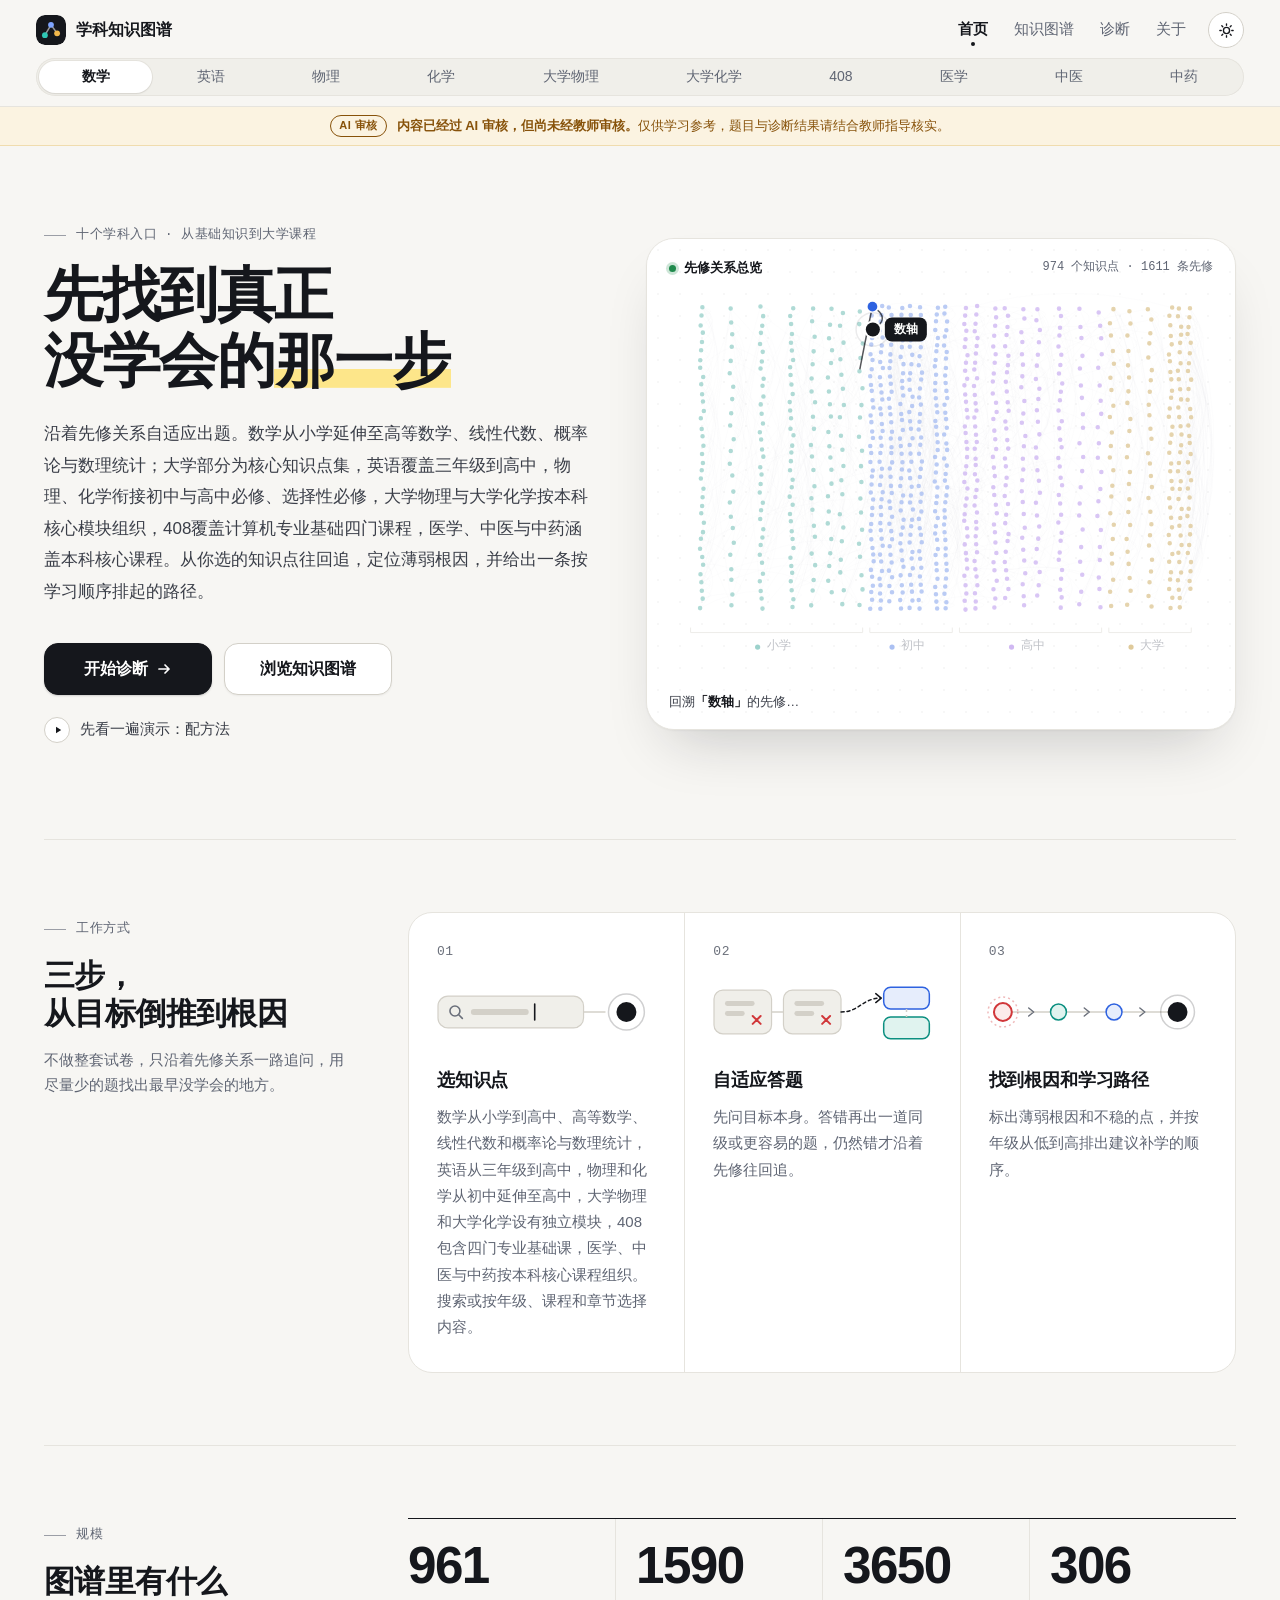
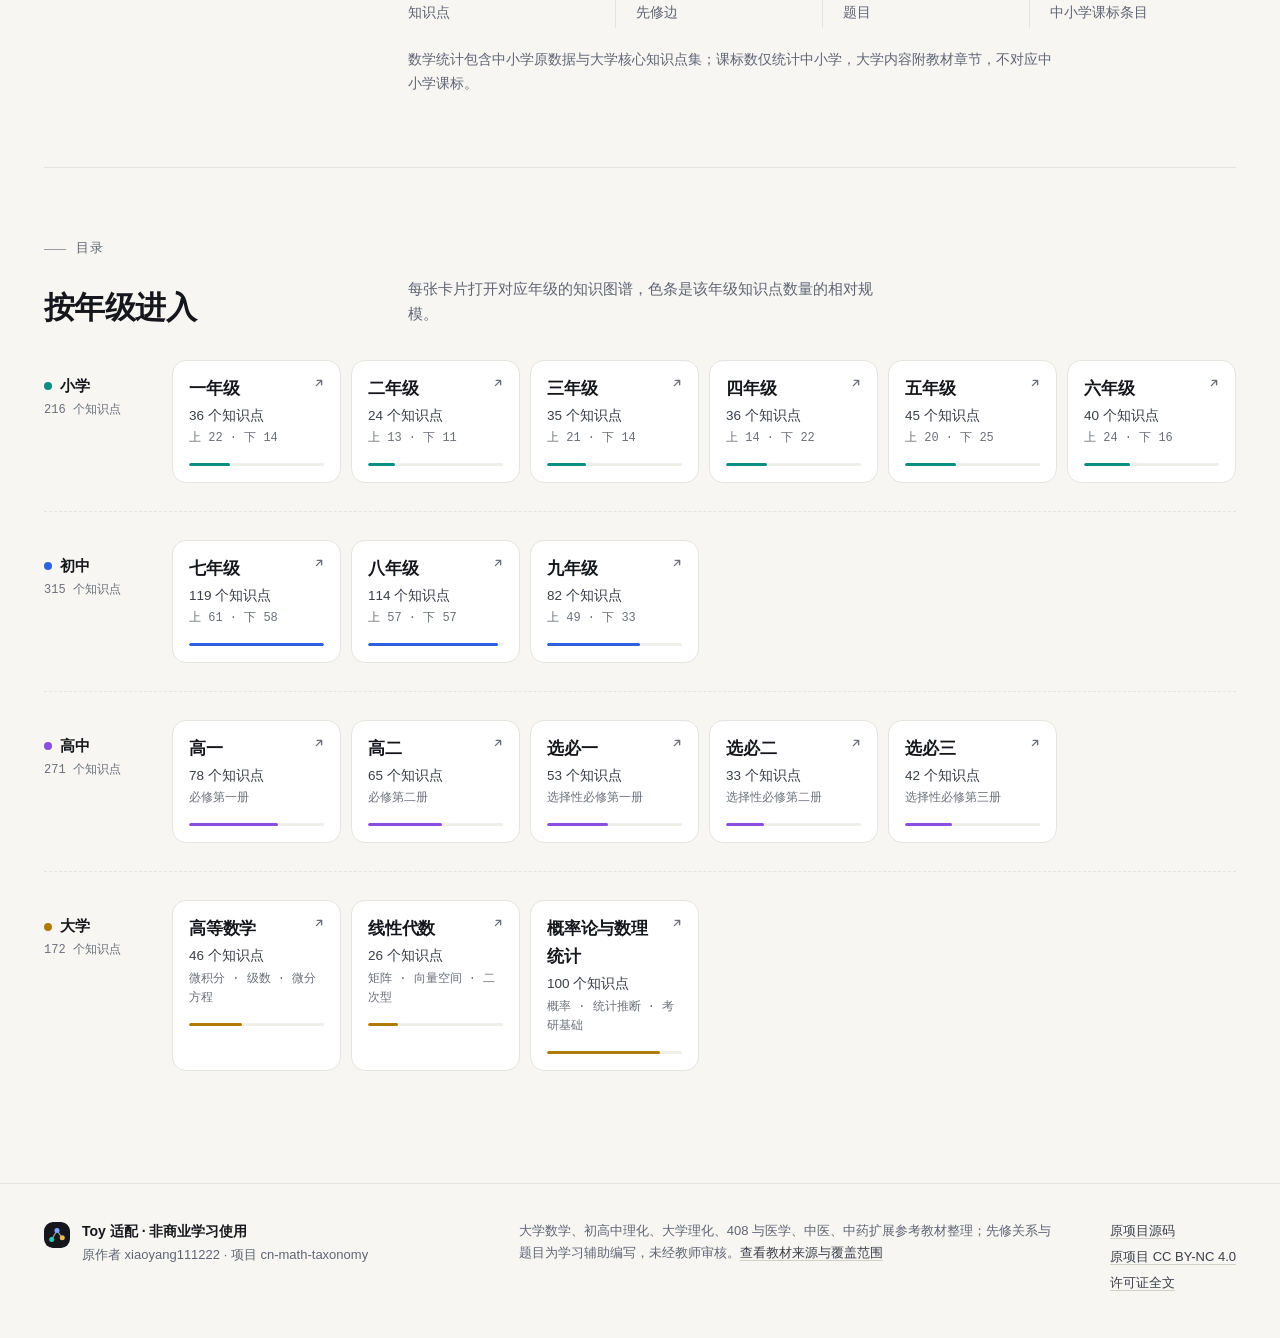
==== index.html @ 2c1ef390 "Publish cleaned V15 source with partitioned licenses and source-only curriculum references" ====
<!DOCTYPE html>
<html lang="zh-CN">
<head>
<meta charset="utf-8">
<script src="assets/theme.js"></script>
<script src="assets/data-manifest.js"></script>
<script src="assets/subjects.js"></script>
<meta name="viewport" content="width=device-width, initial-scale=1">
<title>学科知识图谱</title>
<meta name="description" content="数学、英语、初高中物理化学、大学物理化学、408、医学、中医与中药知识图谱。核心知识、先修关系、原创测评及教材来源，已经 AI 检查，未经教师审核。">
<meta name="theme-color" content="#f7f6f3">
<link rel="icon" href="data:image/svg+xml,%3Csvg xmlns='http://www.w3.org/2000/svg' viewBox='0 0 32 32'%3E%3Crect width='32' height='32' rx='9' fill='%2315171c'/%3E%3Cpath d='M9.5 21.5 16 10.5l6.5 9' fill='none' stroke='%23fff' stroke-opacity='.55' stroke-width='1.6' stroke-linecap='round' stroke-linejoin='round'/%3E%3Ccircle cx='9.5' cy='21.5' r='3.1' fill='%232fc7b4'/%3E%3Ccircle cx='16' cy='10.5' r='3.1' fill='%237ea4ff'/%3E%3Ccircle cx='22.5' cy='19.5' r='3.1' fill='%23f2b84b'/%3E%3C/svg%3E">
<script>
(function () {
  var id = location.hash.replace(/^#/, '');
  try { id = decodeURIComponent(id); } catch (e) { return; }
  if (/^cnm_[A-Za-z0-9]+$/.test(id)) {
    document.documentElement.style.visibility = 'hidden';
    location.replace('explore/index.html#' + encodeURIComponent(id));
  } else if (/^cne_[A-Za-z0-9]+$/.test(id)) {
    document.documentElement.style.visibility = 'hidden';
    location.replace('explore/index.html?subject=english#' + encodeURIComponent(id));
  } else if (/^cnp_[A-Za-z0-9]+$/.test(id)) {
    document.documentElement.style.visibility = 'hidden';
    location.replace('explore/index.html?subject=physics#' + encodeURIComponent(id));
  } else if (/^(uphy|uch)_[a-z_]+_\d+$/.test(id)) {
    location.replace('explore/index.html?subject=' + (/^uphy_/.test(id) ? 'uphysics' : 'uchemistry') + '#' + encodeURIComponent(id));
  } else if (/^(med|tcm|herbal)_[a-z]+_\d+$/.test(id)) {
    location.replace('explore/index.html?subject=' + id.split('_')[0] + '#' + encodeURIComponent(id));
  } else if (/^cs408_[a-z]+_\d+$/.test(id)) {
    location.replace("explore/index.html?subject=cs408#" + encodeURIComponent(id));
  } else if (/^cnc_[A-Za-z0-9]+$/.test(id)) {
    document.documentElement.style.visibility = 'hidden';
    location.replace('explore/index.html?subject=chemistry#' + encodeURIComponent(id));
  }
})();
</script>
<link rel="stylesheet" href="assets/site.css">
</head>
<body class="page-home">
<header class="site-header">
  <div class="header-inner">
    <a class="brand" href="./index.html">
      <svg class="logo" viewBox="0 0 32 32" width="30" height="30" aria-hidden="true"><rect width="32" height="32" rx="9" fill="#15171c"/><path d="M9.5 21.5 16 10.5l6.5 9" fill="none" stroke="#fff" stroke-opacity=".55" stroke-width="1.6" stroke-linecap="round" stroke-linejoin="round"/><circle cx="9.5" cy="21.5" r="3.1" fill="#2fc7b4"/><circle cx="16" cy="10.5" r="3.1" fill="#7ea4ff"/><circle cx="22.5" cy="19.5" r="3.1" fill="#f2b84b"/></svg>
      <span class="brand-name">学科知识图谱</span>
    </a>
    <nav class="subject-switch" aria-label="学科">
      <a class="subject-link on" data-subject="math" href="./index.html">数学</a>
      <a class="subject-link" data-subject="english" href="./index.html?subject=english">英语</a>
      <a class="subject-link" data-subject="physics" href="./index.html?subject=physics">物理</a>
      <a class="subject-link" data-subject="chemistry" href="./index.html?subject=chemistry">化学</a><a class="subject-link" data-subject="uphysics" href="./index.html?subject=uphysics">大学物理</a><a class="subject-link" data-subject="uchemistry" href="./index.html?subject=uchemistry">大学化学</a><a class="subject-link" data-subject="cs408" href="index.html?subject=cs408">408</a>
    <a class="subject-link" data-subject="med" href="./index.html?subject=med">医学</a><a class="subject-link" data-subject="tcm" href="./index.html?subject=tcm">中医</a><a class="subject-link" data-subject="herbal" href="./index.html?subject=herbal">中药</a></nav>
    <nav class="site-nav" aria-label="主导航">
      <a class="nav-link active" href="./index.html" aria-current="page">首页</a>
      <a class="nav-link" href="explore/index.html">知识图谱</a>
      <a class="nav-link" href="diagnose/index.html">诊断</a>
      <a class="nav-link" href="#about">关于</a>
      <button type="button" id="theme-toggle" class="theme-toggle" aria-label="切换到深色模式" aria-pressed="false" title="切换到深色模式"><svg class="icon-sun" viewBox="0 0 20 20" fill="none" stroke="currentColor" stroke-width="1.6" stroke-linecap="round" aria-hidden="true"><circle cx="10" cy="10" r="3.6"/><path d="M10 2.2v1.6M10 16.2v1.6M2.2 10h1.6M16.2 10h1.6M4.5 4.5l1.1 1.1M14.4 14.4l1.1 1.1M4.5 15.5l1.1-1.1M14.4 5.6l1.1-1.1"/></svg><svg class="icon-moon" viewBox="0 0 20 20" fill="none" stroke="currentColor" stroke-width="1.6" stroke-linejoin="round" aria-hidden="true"><path d="M16.2 12.4A6.6 6.6 0 0 1 7.6 3.8a6.6 6.6 0 1 0 8.6 8.6z"/></svg></button>
    </nav>
  </div>
</header>
<div class="toy-notice" role="note"><span><strong>内容已经过 AI 审核，但尚未经教师审核。</strong>仅供学习参考，题目与诊断结果请结合教师指导核实。</span></div>
<main class="home">
  <section class="hero" aria-labelledby="hero-title">
    <div class="hero-copy">
      <p class="eyebrow">十个学科入口 · 从基础知识到大学课程</p>
      <h1 id="hero-title"><span class="h1-line">先找到真正</span><span class="h1-line">没学会的<span class="h1-mark">那一步</span></span></h1>
      <p class="lede">沿着先修关系自适应出题。数学从小学延伸至高等数学、线性代数、概率论与数理统计；大学部分为核心知识点集，英语覆盖三年级到高中，物理、化学衔接初中与高中必修、选择性必修，大学物理与大学化学按本科核心模块组织，408覆盖计算机专业基础四门课程，医学、中医与中药涵盖本科核心课程。从你选的知识点往回追，定位薄弱根因，并给出一条按学习顺序排起的路径。</p>
      <div class="hero-actions">
        <a class="btn btn-primary btn-lg" href="diagnose/index.html">开始诊断<svg class="arrow" viewBox="0 0 16 16" fill="none" stroke="currentColor" stroke-width="1.7" stroke-linecap="round" stroke-linejoin="round" aria-hidden="true"><path d="M3 8h10M9 4l4 4-4 4"/></svg></a>
        <a class="btn btn-lg" href="explore/index.html">浏览知识图谱</a>
      </div>
      <p class="quiet-link"><a href="diagnose/index.html?target=cnm_221&amp;demo=1">先看一遍演示：配方法</a></p>
    </div>
    <figure class="hero-visual">
      <div class="viz-head"><span class="viz-title">先修关系总览</span><span class="viz-count" id="viz-count"></span></div>
      <canvas id="constellation" role="img" aria-label="全部知识点按年级从左到右排列，连线是先修关系；图中依次演示从一个知识点往回追它的先修。"></canvas>
      <figcaption class="viz-caption" id="viz-caption">正在载入知识点…</figcaption>
    </figure>
  </section>

  <section class="band" aria-labelledby="how-title">
    <div class="band-head">
      <p class="kicker">工作方式</p>
      <h2 class="section-title" id="how-title"><span class="chunk">三步，</span><span class="chunk">从目标倒推到根因</span></h2>
      <p class="band-note">不做整套试卷，只沿着先修关系一路追问，用尽量少的题找出最早没学会的地方。</p>
    </div>
    <ol class="steps">
      <li>
        <span class="step-no">01</span>
        <svg class="step-art" viewBox="0 0 220 64" preserveAspectRatio="xMinYMid meet" aria-hidden="true"><rect class="sa-box" x="1" y="16" width="146" height="32" rx="10"/><circle class="sa-glass" cx="18" cy="31" r="5"/><path class="sa-glass" d="m21.8 34.8 3.6 3.6"/><rect class="sa-text" x="34" y="29" width="58" height="6" rx="3"/><path class="sa-caret" d="M98 24v16"/><path class="sa-line" d="M147 32h22"/><circle class="sa-ring" cx="190" cy="32" r="18"/><circle class="sa-ink" cx="190" cy="32" r="10"/></svg>
        <h3>选知识点</h3>
        <p>数学从小学到高中、高等数学、线性代数和概率论与数理统计，英语从三年级到高中，物理和化学从初中延伸至高中，大学物理和大学化学设有独立模块，408包含四门专业基础课，医学、中医与中药按本科核心课程组织。搜索或按年级、课程和章节选择内容。</p>
      </li>
      <li>
        <span class="step-no">02</span>
        <svg class="step-art" viewBox="0 0 220 64" preserveAspectRatio="xMinYMid meet" aria-hidden="true"><rect class="sa-box" x="1" y="10" width="58" height="44" rx="9"/><rect class="sa-text" x="12" y="21" width="30" height="5" rx="2.5"/><rect class="sa-text" x="12" y="31" width="20" height="5" rx="2.5"/><path class="sa-x" d="m40 36 8 8m0-8-8 8"/><path class="sa-line" d="M59 32h12"/><rect class="sa-box" x="71" y="10" width="58" height="44" rx="9"/><rect class="sa-text" x="82" y="21" width="30" height="5" rx="2.5"/><rect class="sa-text" x="82" y="31" width="20" height="5" rx="2.5"/><path class="sa-x" d="m110 36 8 8m0-8-8 8"/><path class="sa-arrow sa-dash" d="M129 32c18 0 22-14 40-14"/><path class="sa-arrow" d="m164 13.5 5.5 4.5-5.5 4.5"/><rect class="sa-j" x="172" y="7" width="46" height="22" rx="7"/><rect class="sa-p" x="172" y="37" width="46" height="22" rx="7"/><path class="sa-line sa-dash" d="M195 29v8"/></svg>
        <h3>自适应答题</h3>
        <p>先问目标本身。答错再出一道同级或更容易的题，仍然错才沿着先修往回追。</p>
      </li>
      <li>
        <span class="step-no">03</span>
        <svg class="step-art" viewBox="0 0 220 64" preserveAspectRatio="xMinYMid meet" aria-hidden="true"><path class="sa-line" d="M14 32h168"/><circle class="sa-bad" cx="14" cy="32" r="9"/><circle class="sa-badring" cx="14" cy="32" r="15"/><circle class="sa-p" cx="70" cy="32" r="8"/><circle class="sa-j" cx="126" cy="32" r="8"/><circle class="sa-ring" cx="190" cy="32" r="17"/><circle class="sa-ink" cx="190" cy="32" r="10"/><path class="sa-arrowhead" d="m40 28 5 4-5 4M96 28l5 4-5 4M152 28l5 4-5 4"/></svg>
        <h3>找到根因和学习路径</h3>
        <p>标出薄弱根因和不稳的点，并按年级从低到高排出建议补学的顺序。</p>
      </li>
    </ol>
  </section>

  <section class="band" aria-labelledby="stats-title">
    <div class="band-head">
      <p class="kicker">规模</p>
      <h2 class="section-title" id="stats-title">图谱里有什么</h2>
    </div>
    <div class="stats-body">
      <div class="stat-grid" id="stats">
        <div class="stat-card"><div class="stat-num" id="n-topics">…</div><div class="stat-label">知识点</div></div>
        <div class="stat-card"><div class="stat-num" id="n-edges">…</div><div class="stat-label">先修边</div></div>
        <div class="stat-card"><div class="stat-num" id="n-questions">…</div><div class="stat-label">题目</div></div>
        <div class="stat-card"><div class="stat-num" id="n-standards">…</div><div class="stat-label">中小学课标条目</div></div>
      </div>
      <p class="stat-note">数学统计包含中小学原数据与大学核心知识点集；课标数仅统计中小学，大学内容附教材章节，不对应中小学课标。</p>
      <div id="load-error" class="load-error" hidden></div>
    </div>
  </section>

  <section class="band band-wide" aria-labelledby="grades-title">
    <div class="band-head">
      <p class="kicker">目录</p>
      <h2 class="section-title" id="grades-title">按年级进入</h2>
      <p class="band-note">每张卡片打开对应年级的知识图谱，色条是该年级知识点数量的相对规模。</p>
    </div>
    <div class="grade-grid" id="grades" aria-busy="true"></div>
  </section>
</main>
<footer class="site-footer" id="about">
  <div class="footer-inner">
    <div class="footer-brand">
      <svg class="logo" viewBox="0 0 32 32" width="26" height="26" aria-hidden="true"><rect width="32" height="32" rx="9" fill="#15171c"/><path d="M9.5 21.5 16 10.5l6.5 9" fill="none" stroke="#fff" stroke-opacity=".55" stroke-width="1.6" stroke-linecap="round" stroke-linejoin="round"/><circle cx="9.5" cy="21.5" r="3.1" fill="#2fc7b4"/><circle cx="16" cy="10.5" r="3.1" fill="#7ea4ff"/><circle cx="22.5" cy="19.5" r="3.1" fill="#f2b84b"/></svg>
      <p><strong>Toy 适配 · 非商业学习使用</strong>原作者 xiaoyang111222 · 项目 cn-math-taxonomy</p>
    </div>
    <p>大学数学、初高中理化、大学理化、408 与医学、中医、中药扩展参考教材整理；先修关系与题目为学习辅助编写，未经教师审核。<a href="sources.html">查看教材来源与覆盖范围</a></p>
    <p class="footer-links"><a href="https://github.com/xiaoyang111222/cn-math-taxonomy" target="_blank" rel="noopener noreferrer">原项目源码</a><a href="https://creativecommons.org/licenses/by-nc/4.0/" target="_blank" rel="noopener noreferrer">原项目 CC BY-NC 4.0</a><a href="LICENSE">许可证全文</a></p>
  </div>
</footer>
<script src="assets/constellation.js"></script>
<script src="assets/home.js"></script>
<script src="assets/medical-ui.js"></script></body>
</html>
---- assets/site.css ----
/* 学科知识图谱 · 设计系统（v10 UI 重建）
   界面本身只用墨色与纸色；颜色留给数据：学段（小学 / 初中 / 高中 / 大学）与掌握状态。
   全站共用。浏览页布局见 explore.css，诊断页布局见 diagnose/style.css。 */

/* ------------------------------------------------------------ 色板与尺度 */
:root {
  color-scheme: light;

  /* 纸与墨 */
  --bg: #f7f6f3;
  --bg-elev: #ffffff;
  --bg-muted: #f0efea;
  --bg-sunken: #e9e7e1;
  --text: #15171c;
  --text-2: #3a3e48;
  --muted: #5f6573;
  --faint: #6b707b;
  --line: #e6e4de;
  --line-strong: #d3d0c8;
  --header-bg: rgba(247, 246, 243, 0.84);
  --grid-dot: rgba(21, 23, 28, 0.085);
  --mark: #fde68a;

  /* 交互：主按钮用墨色，焦点环用靛蓝 */
  --brand: #15171c;
  --brand-hover: #2c2f37;
  --brand-strong: #15171c;
  --brand-soft: #ecebe6;
  --on-brand: #ffffff;
  --accent: #3d5bd9;
  --focus: #3d5bd9;
  --focus-ring: rgba(61, 91, 217, 0.22);
  --link: #2f4bc2;

  /* 学段（数据色） */
  --node-primary: #0b8f80;
  --node-primary-bg: #e0f3ef;
  --node-primary-ink: #06665c;
  --node-junior: #2e62e0;
  --node-junior-bg: #e6edfc;
  --node-junior-ink: #1d44a8;
  --node-senior: #8a4fe0;
  --node-senior-bg: #f1e9fc;
  --node-senior-ink: #5f2db3;
  --node-university: #b07a06;
  --node-university-bg: #faf0d6;
  --node-university-ink: #7a5300;
  --node-current-bg: #15171c;
  --node-current-border: #15171c;
  --node-current-text: #ffffff;
  --node-halo: #15171c;
  --node-text: #15171c;
  --edge: #6f7482;
  --edge-soft: #a7abb5;
  --edge-near: #15171c;
  --junior: var(--node-junior);
  --junior-soft: var(--node-junior-bg);

  /* 掌握状态 */
  --ok: #1f8a4c;
  --ok-bg: #e2f3e8;
  --on-ok: #ffffff;
  --bad: #d1373a;
  --bad-ink: #a8262a;
  --bad-bg: #fcebea;
  --on-bad: #ffffff;
  --warn: #87520a;
  --warn-bg: #fbf3e1;
  --warn-line: #f0dcae;
  --unk: #636977;
  --unk-bg: #eeede8;
  --hard-bg: #e9e7e1;
  --hard-fg: #15171c;
  --soft-bg: transparent;
  --soft-fg: #5f6573;
  --diagram-ok-bg: #e2f3e8; --diagram-ok: #1f8a4c;
  --diagram-bad-bg: #fcebea; --diagram-bad: #d1373a;
  --diagram-unk-bg: #f1f0ec; --diagram-unk: #6f7482;
  --diagram-shaky-bg: #fcf0d9; --diagram-shaky: #b86a00;
  --diagram-text: #15171c; --diagram-edge: #6f7482;
  --panel: #ffffff;

  /* 阴影、圆角、字体 */
  --shadow-xs: 0 1px 2px rgba(21, 23, 28, 0.05);
  --shadow: 0 1px 2px rgba(21, 23, 28, 0.04), 0 8px 24px -10px rgba(21, 23, 28, 0.12);
  --shadow-lg: 0 1px 2px rgba(21, 23, 28, 0.04), 0 30px 60px -24px rgba(21, 23, 28, 0.22);
  --radius-lg: 24px;
  --radius: 16px;
  --radius-sm: 10px;
  --radius-xs: 7px;
  --font: -apple-system, BlinkMacSystemFont, "Segoe UI Variable Text", "Segoe UI", "PingFang SC", "Hiragino Sans GB", "HarmonyOS Sans SC", "MiSans", "Microsoft YaHei UI", "Microsoft YaHei", "Noto Sans SC", "Noto Sans CJK SC", "Source Han Sans SC", sans-serif;
  --font-display: "Segoe UI Variable Display", -apple-system, BlinkMacSystemFont, "Segoe UI", "PingFang SC", "Hiragino Sans GB", "HarmonyOS Sans SC", "MiSans", "Microsoft YaHei UI", "Microsoft YaHei", "Noto Sans SC", "Noto Sans CJK SC", sans-serif;
  --mono: ui-monospace, "SF Mono", "Cascadia Code", "JetBrains Mono", "Roboto Mono", Menlo, Consolas, "PingFang SC", "Microsoft YaHei UI", "Microsoft YaHei", "Noto Sans SC", monospace;
  --fs: 16px;
  --ease: cubic-bezier(0.2, 0.7, 0.2, 1);
  --page-max: 1240px;
  --select-chevron: url("data:image/svg+xml,%3Csvg xmlns='http://www.w3.org/2000/svg' width='12' height='12' viewBox='0 0 12 12' fill='none' stroke='%235f6573' stroke-width='1.6' stroke-linecap='round' stroke-linejoin='round'%3E%3Cpath d='M3 4.5 6 7.5 9 4.5'/%3E%3C/svg%3E");
  --search-icon: url("data:image/svg+xml,%3Csvg xmlns='http://www.w3.org/2000/svg' width='16' height='16' viewBox='0 0 16 16' fill='none' stroke='%238b909b' stroke-width='1.6' stroke-linecap='round'%3E%3Ccircle cx='7' cy='7' r='4.75'/%3E%3Cpath d='m10.6 10.6 3.4 3.4'/%3E%3C/svg%3E");
}

:root[data-theme="dark"] {
  color-scheme: dark;
  --bg: #0c0d10;
  --bg-elev: #15161a;
  --bg-muted: #1c1d22;
  --bg-sunken: #23252b;
  --text: #ecedef;
  --text-2: #c7cad1;
  --muted: #9a9faa;
  --faint: #80858f;
  --line: #25272d;
  --line-strong: #34373e;
  --header-bg: rgba(12, 13, 16, 0.8);
  --grid-dot: rgba(236, 237, 239, 0.07);
  --mark: rgba(226, 180, 60, 0.36);

  --brand: #ecedef;
  --brand-hover: #ffffff;
  --brand-strong: #ecedef;
  --brand-soft: #22242a;
  --on-brand: #0c0d10;
  --accent: #8fa6ff;
  --focus: #8fa6ff;
  --focus-ring: rgba(143, 166, 255, 0.28);
  --link: #a9baff;

  --node-primary: #3fcfbe;
  --node-primary-bg: #0f2c29;
  --node-primary-ink: #84e3d7;
  --node-junior: #7ba2ff;
  --node-junior-bg: #162241;
  --node-junior-ink: #adc4ff;
  --node-senior: #b98cff;
  --node-senior-bg: #261b40;
  --node-senior-ink: #d4baff;
  --node-university: #e2b43c;
  --node-university-bg: #2c220a;
  --node-university-ink: #f0d07a;
  --node-current-bg: #ecedef;
  --node-current-border: #ecedef;
  --node-current-text: #0c0d10;
  --node-halo: #ecedef;
  --node-text: #ecedef;
  --edge: #8a8f9c;
  --edge-soft: #555a65;
  --edge-near: #ecedef;

  --ok: #4cc38a;
  --ok-bg: #10291c;
  --on-ok: #04140b;
  --bad: #f2777a;
  --bad-ink: #f7a3a5;
  --bad-bg: #33161a;
  --on-bad: #2a0709;
  --warn: #f0c071;
  --warn-bg: #221b0f;
  --warn-line: #3d311b;
  --unk: #a3a8b3;
  --unk-bg: #1f2026;
  --hard-bg: #2a2c33;
  --hard-fg: #ecedef;
  --soft-fg: #9a9faa;
  --diagram-ok-bg: #10291c; --diagram-ok: #4cc38a;
  --diagram-bad-bg: #33161a; --diagram-bad: #f2777a;
  --diagram-unk-bg: #1f2026; --diagram-unk: #a3a8b3;
  --diagram-shaky-bg: #2e2210; --diagram-shaky: #f0a93b;
  --diagram-text: #ecedef; --diagram-edge: #8a8f9c;
  --panel: #15161a;

  --shadow-xs: 0 1px 0 rgba(255, 255, 255, 0.02);
  --shadow: 0 1px 0 rgba(255, 255, 255, 0.03), 0 10px 30px -12px rgba(0, 0, 0, 0.6);
  --shadow-lg: 0 1px 0 rgba(255, 255, 255, 0.04), 0 30px 70px -20px rgba(0, 0, 0, 0.7);
  --select-chevron: url("data:image/svg+xml,%3Csvg xmlns='http://www.w3.org/2000/svg' width='12' height='12' viewBox='0 0 12 12' fill='none' stroke='%239a9faa' stroke-width='1.6' stroke-linecap='round' stroke-linejoin='round'%3E%3Cpath d='M3 4.5 6 7.5 9 4.5'/%3E%3C/svg%3E");
  --search-icon: url("data:image/svg+xml,%3Csvg xmlns='http://www.w3.org/2000/svg' width='16' height='16' viewBox='0 0 16 16' fill='none' stroke='%236f747f' stroke-width='1.6' stroke-linecap='round'%3E%3Ccircle cx='7' cy='7' r='4.75'/%3E%3Cpath d='m10.6 10.6 3.4 3.4'/%3E%3C/svg%3E");
}

@media print {
  :root, :root[data-theme="dark"] {
    color-scheme: light;
    --bg: #fff; --bg-elev: #fff; --bg-muted: #f4f3ef; --bg-sunken: #ecebe6;
    --text: #15171c; --text-2: #3a3e48; --muted: #4f5562; --line: #d8d5ce; --line-strong: #c9c6be;
    --panel: #fff; --shadow: none; --shadow-lg: none; --shadow-xs: none;
  }
}

/* ------------------------------------------------------------ 基础 */
*, *::before, *::after { box-sizing: border-box; }
[hidden] { display: none !important; }
html { -webkit-text-size-adjust: 100%; text-size-adjust: 100%; scroll-padding-top: 76px; }
body {
  margin: 0;
  font-family: var(--font);
  font-size: var(--fs);
  line-height: 1.65;
  color: var(--text);
  background: var(--bg);
  -webkit-font-smoothing: antialiased;
  -moz-osx-font-smoothing: grayscale;
  text-rendering: optimizeLegibility;
  font-feature-settings: "kern" 1;
}
h1, h2, h3, h4 { font-family: var(--font-display); letter-spacing: -0.01em; color: var(--text); }
img { max-width: 100%; height: auto; }
a { color: var(--link); text-underline-offset: 3px; text-decoration-thickness: 1px; }
a:hover { text-decoration-thickness: 2px; }
code, kbd, samp { font-family: var(--mono); font-size: 0.88em; overflow-wrap: anywhere; }
::selection { background: var(--mark); color: var(--text); }
:focus-visible { outline: 2px solid var(--focus); outline-offset: 2px; border-radius: 4px; }
.sr-only {
  position: absolute !important; width: 1px; height: 1px; padding: 0; margin: -1px;
  overflow: hidden; clip: rect(0 0 0 0); white-space: nowrap; border: 0;
}
.muted { color: var(--muted); }
@media (prefers-reduced-motion: reduce) {
  *, *::before, *::after {
    animation-duration: 0.01ms !important;
    animation-iteration-count: 1 !important;
    transition: none !important;
    scroll-behavior: auto !important;
  }
}

/* ------------------------------------------------------------ 页眉 */
.site-header {
  position: sticky;
  top: 0;
  z-index: 40;
  background: var(--header-bg);
  -webkit-backdrop-filter: saturate(1.6) blur(16px);
  backdrop-filter: saturate(1.6) blur(16px);
  border-bottom: 1px solid var(--line);
}
.header-inner {
  display: flex;
  align-items: center;
  gap: 12px 28px;
  max-width: var(--page-max);
  min-height: 60px;
  margin: 0 auto;
  padding: 0 24px;
}
.brand {
  display: inline-flex;
  align-items: center;
  gap: 10px;
  min-height: 44px;
  min-width: 0;
  flex: none;
  color: var(--text);
  text-decoration: none;
  font-family: var(--font-display);
  font-weight: 700;
  font-size: 15.5px;
  letter-spacing: -0.005em;
}
.brand:hover { text-decoration: none; }
.logo { flex: none; display: block; border-radius: 9px; }
:root[data-theme="dark"] .logo { box-shadow: 0 0 0 1px #34373e; }
.brand-name { white-space: nowrap; }

.subject-switch {
  overflow-x: auto;
  scrollbar-width: thin;
  display: inline-flex;
  align-items: center;
  gap: 2px;
  padding: 3px;
  border-radius: 999px;
  background: var(--bg-muted);
  box-shadow: inset 0 0 0 1px var(--line);
  min-width: 0;
}
.subject-link {
  display: inline-flex;
  align-items: center;
  justify-content: center;
  min-height: 32px;
  padding: 4px 14px;
  border-radius: 999px;
  color: var(--muted);
  font-size: 14px;
  font-weight: 500;
  text-decoration: none;
  white-space: nowrap;
  transition: color 0.15s, background-color 0.15s, box-shadow 0.15s;
}
.subject-link:hover { color: var(--text); text-decoration: none; }
.subject-link.on {
  background: var(--bg-elev);
  color: var(--text);
  font-weight: 650;
  box-shadow: 0 1px 2px rgba(21, 23, 28, 0.08), 0 0 0 1px var(--line);
}

.site-nav {
  display: flex;
  align-items: center;
  gap: 2px;
  margin-left: auto;
  min-width: 0;
}
.nav-link {
  position: relative;
  display: inline-flex;
  align-items: center;
  min-height: 36px;
  padding: 6px 12px;
  border-radius: 999px;
  color: var(--muted);
  font-size: 14.5px;
  font-weight: 500;
  text-decoration: none;
  white-space: nowrap;
  transition: color 0.15s, background-color 0.15s;
}
.nav-link:hover { color: var(--text); background: var(--bg-muted); text-decoration: none; }
.nav-link.active, .nav-link[aria-current="page"] {
  color: var(--text);
  font-weight: 650;
}
.nav-link.active::after, .nav-link[aria-current="page"]::after {
  content: "";
  position: absolute;
  left: 50%;
  bottom: 2px;
  width: 4px;
  height: 4px;
  margin-left: -2px;
  border-radius: 50%;
  background: var(--text);
}

.theme-toggle {
  display: inline-grid;
  place-items: center;
  width: 36px;
  height: 36px;
  min-height: 36px;
  margin-left: 8px;
  padding: 0;
  border-radius: 999px;
  border: 1px solid var(--line-strong);
  background: var(--bg-elev);
  color: var(--text);
  box-shadow: none;
  flex: none;
}
.theme-toggle:hover { border-color: var(--faint); background: var(--bg-elev); }
.theme-toggle svg { width: 17px; height: 17px; display: block; }
.theme-toggle .icon-moon { display: none; }
:root[data-theme="dark"] .theme-toggle .icon-sun { display: none; }
:root[data-theme="dark"] .theme-toggle .icon-moon { display: block; }

@media (max-width: 1280px) {
  .header-inner { flex-wrap: wrap; padding: 8px 16px 10px; gap: 6px 12px; }
  .brand { order: 1; }
  .site-nav { order: 2; }
  .subject-switch { order: 3; flex: 1 1 100%; justify-content: space-between; }
  .subject-link { flex: 1 0 auto; padding: 4px 9px; }
}
@media (max-width: 480px) {
  .brand-name { font-size: 14.5px; }
  .nav-link { padding: 6px 8px; font-size: 14px; }
  .site-nav .nav-link[href$="#about"] { display: none; }
  .theme-toggle { margin-left: 2px; }
}
@media (max-width: 389px) {
  .brand-name { display: none; }
}
@media print { .site-header { position: static; backdrop-filter: none; } .theme-toggle { display: none; } }

.curriculum-note { flex:none; display:flex; align-items:baseline; justify-content:center; flex-wrap:wrap; gap:4px 14px; padding:9px 20px; border-bottom:1px solid var(--line); background:var(--bg-elev); color:var(--text-2); font-size:12px; line-height:1.7; }
.curriculum-note a { white-space:nowrap; }
.subject-medical .stage-tabs, .subject-curriculum .stage-tabs { flex-wrap:wrap; }
.source-card details { margin:12px 0; }
.source-card summary { cursor:pointer; font-weight:600; line-height:1.7; }
.source-card details p { margin-top:10px; }

/* ------------------------------------------------------------ AI 审核提示 */
.toy-notice {
  flex: none;
  display: flex;
  align-items: center;
  justify-content: center;
  gap: 10px;
  padding: 8px 20px;
  background: var(--warn-bg);
  color: var(--warn);
  border-bottom: 1px solid var(--warn-line);
  font-size: 13px;
  line-height: 1.5;
  text-align: center;
}
.toy-notice strong { font-weight: 650; }
.toy-notice::before {
  content: "AI 审核";
  flex: none;
  padding: 1px 8px;
  border-radius: 999px;
  border: 1px solid currentColor;
  font-size: 11px;
  font-weight: 650;
  letter-spacing: 0.04em;
  line-height: 1.6;
}
@media (max-width: 600px) {
  .toy-notice { font-size: 12px; padding: 7px 14px; text-align: left; }
}

/* ------------------------------------------------------------ 页脚 */
.site-footer {
  flex: none;
  border-top: 1px solid var(--line);
  color: var(--muted);
  font-size: 13px;
  line-height: 1.7;
  overflow-wrap: anywhere;
}
.footer-inner {
  display: grid;
  grid-template-columns: minmax(0, 1.1fr) minmax(0, 1.4fr) auto;
  gap: 20px 48px;
  align-items: start;
  max-width: var(--page-max);
  margin: 0 auto;
  padding: 36px 24px 44px;
}
.footer-brand { display: flex; gap: 12px; align-items: flex-start; min-width: 0; }
.footer-brand .logo { margin-top: 2px; }
.footer-brand strong { display: block; color: var(--text); font-size: 14px; font-weight: 650; }
.site-footer p { margin: 0; }
.site-footer a { color: var(--text-2); font-weight: 500; text-decoration: underline; text-decoration-color: var(--line-strong); }
.site-footer a:hover { color: var(--text); text-decoration-color: currentColor; }
.footer-links { display: flex; flex-direction: column; gap: 4px; white-space: nowrap; }
@media (max-width: 860px) {
  .footer-inner { grid-template-columns: 1fr; padding: 28px 20px 36px; gap: 14px; }
  .footer-links { flex-direction: row; flex-wrap: wrap; gap: 4px 16px; white-space: normal; }
}

/* ------------------------------------------------------------ 按钮 */
button, .btn {
  display: inline-flex;
  align-items: center;
  justify-content: center;
  gap: 8px;
  min-height: 40px;
  padding: 8px 16px;
  border-radius: var(--radius-sm);
  border: 1px solid var(--line-strong);
  background: var(--bg-elev);
  color: var(--text);
  font: inherit;
  font-size: 0.9375rem;
  font-weight: 600;
  line-height: 1.25;
  text-align: center;
  text-decoration: none;
  cursor: pointer;
  box-shadow: var(--shadow-xs);
  transition: background-color 0.15s, border-color 0.15s, color 0.15s, box-shadow 0.15s, transform 0.12s;
  -webkit-tap-highlight-color: transparent;
}
button:hover, .btn:hover { border-color: var(--faint); text-decoration: none; }
button:active:not(:disabled), .btn:active { transform: translateY(1px); }
button:disabled { opacity: 0.45; cursor: not-allowed; }
button.primary, .btn-primary {
  background: var(--brand);
  border-color: var(--brand);
  color: var(--on-brand);
  box-shadow: 0 1px 2px rgba(21, 23, 28, 0.18);
}
button.primary:hover, .btn-primary:hover { background: var(--brand-hover); border-color: var(--brand-hover); color: var(--on-brand); }
.btn-lg { min-height: 52px; padding: 13px 24px; font-size: 1rem; border-radius: 14px; }
.btn-block { width: 100%; }
.btn .arrow, button .arrow { width: 16px; height: 16px; flex: none; transition: transform 0.2s var(--ease); }
.btn:hover .arrow { transform: translateX(3px); }
@media (pointer: coarse) {
  button, .btn { min-height: 44px; }
}

/* ------------------------------------------------------------ 表单 */
input[type="search"], input[type="text"], input[type="number"], select, textarea {
  font: inherit;
  font-size: 0.9375rem;
  color: var(--text);
  background: var(--bg-elev);
  border: 1px solid var(--line-strong);
  border-radius: var(--radius-sm);
  padding: 8px 12px;
  min-height: 40px;
  max-width: 100%;
  transition: border-color 0.15s, box-shadow 0.15s;
}
input:hover, select:hover, textarea:hover { border-color: var(--faint); }
input:focus, select:focus, textarea:focus, input:focus-visible, select:focus-visible, textarea:focus-visible {
  outline: none;
  border-color: var(--focus);
  box-shadow: 0 0 0 3px var(--focus-ring);
}
input[type="search"] {
  -webkit-appearance: none;
  appearance: none;
  padding-left: 38px;
  background-image: var(--search-icon);
  background-repeat: no-repeat;
  background-position: 13px center;
}
select {
  -webkit-appearance: none;
  appearance: none;
  padding-right: 32px;
  background-image: var(--select-chevron);
  background-repeat: no-repeat;
  background-position: right 11px center;
  cursor: pointer;
}
textarea { min-height: 96px; line-height: 1.6; }
input::placeholder, textarea::placeholder { color: var(--faint); opacity: 1; }
.search-lg { width: 100%; font-size: 1.0625rem; min-height: 52px; border-radius: 14px; padding-left: 44px !important; background-position: 16px center !important; }
@media (pointer: coarse) {
  input[type="search"], input[type="text"], input[type="number"], select { min-height: 44px; font-size: 16px; }
}

/* ------------------------------------------------------------ 分段选择 */
.stage-tabs {
  display: flex;
  flex-wrap: wrap;
  gap: 2px;
  padding: 3px;
  border-radius: 12px;
  background: var(--bg-muted);
  box-shadow: inset 0 0 0 1px var(--line);
}
.stage-tab {
  min-height: 32px;
  padding: 5px 12px;
  border: 0;
  border-radius: 9px;
  background: transparent;
  color: var(--muted);
  font-size: 14px;
  font-weight: 500;
  box-shadow: none;
}
.stage-tab:hover { color: var(--text); background: rgba(127, 127, 127, 0.08); }
.stage-tab.on, .stage-tab[aria-selected="true"] {
  background: var(--bg-elev);
  color: var(--text);
  font-weight: 650;
  box-shadow: 0 1px 2px rgba(21, 23, 28, 0.08), 0 0 0 1px var(--line);
}
@media (pointer: coarse) { .stage-tab { min-height: 40px; } }

/* ------------------------------------------------------------ 徽标 */
.badge {
  display: inline-flex;
  align-items: center;
  min-height: 22px;
  padding: 0 8px;
  border-radius: 6px;
  font-size: 12px;
  font-weight: 600;
  white-space: nowrap;
  flex: none;
}
.badge.hard { background: var(--hard-bg); color: var(--hard-fg); }
.badge.soft { background: var(--soft-bg); color: var(--soft-fg); box-shadow: inset 0 0 0 1px var(--line-strong); border: 0; }
.badge.soft { background-image: none; outline: 1px dashed var(--line-strong); outline-offset: -1px; box-shadow: none; }

/* ------------------------------------------------------------ 图例色块（浏览页与诊断页共用） */
.legend {
  display: flex;
  flex-wrap: wrap;
  gap: 6px 16px;
  align-items: center;
  margin: 0;
  padding: 0;
  list-style: none;
  color: var(--muted);
  font-size: 12.5px;
  font-weight: 500;
}
.legend li { display: inline-flex; align-items: center; gap: 7px; white-space: nowrap; }
.swatch { width: 12px; height: 12px; border-radius: 4px; border: 1.5px solid transparent; display: inline-block; flex: none; }
.sw-p { background: var(--node-primary-bg); border-color: var(--node-primary); }
.sw-j { background: var(--node-junior-bg); border-color: var(--node-junior); }
.sw-h { background: var(--node-senior-bg); border-color: var(--node-senior); }
.sw-u { background: var(--node-university-bg); border-color: var(--node-university); }
.sw-c, .sw-target { background: var(--node-current-bg); border-color: var(--node-current-border); }
.sw-root { background: var(--diagram-bad-bg); border-color: var(--diagram-bad); border-width: 2px; }
.line-hard, .line-soft, .line-skip { width: 22px; height: 0; border-radius: 0; border: none; border-top: 1.5px solid var(--edge); background: none; }
.line-soft { border-top-style: dashed; border-top-color: var(--edge-soft); }
.line-skip { border-top-style: dotted; border-top-width: 2px; border-top-color: var(--edge-soft); }
.university-legend[hidden] { display: none; }

/* 学段小圆点 */
.tone-dot { width: 7px; height: 7px; border-radius: 50%; flex: none; display: inline-block; background: var(--faint); }
.tone-primary .tone-dot, .tone-dot.tone-primary { background: var(--node-primary); }
.tone-junior .tone-dot, .tone-dot.tone-junior { background: var(--node-junior); }
.tone-senior .tone-dot, .tone-dot.tone-senior { background: var(--node-senior); }
.tone-university .tone-dot, .tone-dot.tone-university { background: var(--node-university); }
.pill-p { background: var(--node-primary-bg); color: var(--node-primary-ink); }
.pill-j { background: var(--node-junior-bg); color: var(--node-junior-ink); }
.pill-h { background: var(--node-senior-bg); color: var(--node-senior-ink); }
.pill-u { background: var(--node-university-bg); color: var(--node-university-ink); }

/* ------------------------------------------------------------ 图上的悬停名称 */
.node-tip {
  position: absolute;
  z-index: 6;
  max-width: min(300px, calc(100% - 16px));
  padding: 6px 10px;
  border-radius: 8px;
  background: var(--text);
  color: var(--bg-elev);
  font-size: 13px;
  font-weight: 600;
  line-height: 1.45;
  pointer-events: none;
  box-shadow: var(--shadow-lg);
  overflow-wrap: anywhere;
}

/* ------------------------------------------------------------ 题目图示：只用 currentColor，浅色深色都看得见 */
.q-figure { color: inherit; max-width: 100%; min-width: 0; margin: 10px 0 4px; }
.q-figure svg { width: 100%; max-width: 440px; height: auto; display: block; overflow: visible; }
.choices.fig-icons, .sample-choices.fig-icons {
  display: grid;
  grid-template-columns: repeat(auto-fit, minmax(min(150px, 100%), 1fr));
}
.choices.fig-icons .q-figure svg, .sample-choices.fig-icons .q-figure svg { max-width: 100%; }
button.choice.fig-choice { display: flex; flex-direction: column; align-items: stretch; gap: 6px; min-width: 0; }
.sample-choices { display: flex; flex-direction: column; gap: 8px; margin-top: 10px; }
.sample-choice {
  border: 1px solid var(--line);
  border-radius: var(--radius-sm);
  background: var(--bg-elev);
  color: var(--text);
  padding: 8px 12px;
  min-width: 0;
}

/* ------------------------------------------------------------ 加载错误 */
.load-error {
  background: var(--bad-bg);
  color: var(--text);
  border: 1px solid color-mix(in srgb, var(--bad) 30%, transparent);
  border-radius: var(--radius-sm);
  padding: 12px 16px;
  margin-top: 16px;
}

/* ============================================================ 首页 */
.home { max-width: var(--page-max); margin: 0 auto; padding: 0 24px 40px; }

.kicker, .eyebrow {
  display: inline-flex;
  align-items: center;
  gap: 10px;
  margin: 0 0 18px;
  color: var(--muted);
  font-family: var(--mono);
  font-size: 12.5px;
  font-weight: 500;
  letter-spacing: 0.04em;
  line-height: 1.5;
}
.kicker::before, .eyebrow::before {
  content: "";
  width: 22px;
  height: 1px;
  background: currentColor;
  opacity: 0.6;
  flex: none;
}

.hero {
  display: grid;
  grid-template-columns: minmax(0, 1fr) minmax(0, 1.08fr);
  gap: 56px;
  align-items: center;
  padding: 72px 0 88px;
}
.hero-copy { min-width: 0; }
.hero h1 {
  margin: 0 0 24px;
  font-size: clamp(2.5rem, 4.6vw, 4.1rem);
  font-weight: 800;
  line-height: 1.12;
  letter-spacing: -0.025em;
  text-wrap: balance;
}
.h1-line { display: block; }
.h1-mark {
  background-image: linear-gradient(var(--mark), var(--mark));
  background-repeat: no-repeat;
  background-position: 0 88%;
  background-size: 100% 0.32em;
  padding: 0 0.04em;
  animation: mark-in 1.1s 0.35s var(--ease) both;
}
@keyframes mark-in { from { background-size: 0 0.32em; } to { background-size: 100% 0.32em; } }
.lede {
  margin: 0 0 36px;
  max-width: 33em;
  color: var(--text-2);
  font-size: 1.0625rem;
  line-height: 1.85;
}
.hero-actions { display: flex; flex-wrap: wrap; gap: 12px; }
.hero-actions .btn { min-width: 168px; }
.quiet-link { margin: 22px 0 0; font-size: 14.5px; }
.quiet-link a {
  display: inline-flex;
  align-items: center;
  gap: 10px;
  color: var(--text-2);
  font-weight: 500;
  text-decoration: none;
}
.quiet-link a::before {
  content: "";
  width: 26px;
  height: 26px;
  border-radius: 50%;
  border: 1px solid var(--line-strong);
  background: var(--bg-elev) url("data:image/svg+xml,%3Csvg xmlns='http://www.w3.org/2000/svg' width='10' height='10' viewBox='0 0 10 10'%3E%3Cpath d='M3 1.8v6.4L8.2 5z' fill='%2315171c'/%3E%3C/svg%3E") no-repeat 54% 50%;
  flex: none;
  transition: transform 0.2s var(--ease), border-color 0.15s;
}
:root[data-theme="dark"] .quiet-link a::before {
  background-image: url("data:image/svg+xml,%3Csvg xmlns='http://www.w3.org/2000/svg' width='10' height='10' viewBox='0 0 10 10'%3E%3Cpath d='M3 1.8v6.4L8.2 5z' fill='%23ecedef'/%3E%3C/svg%3E");
}
.quiet-link a:hover { color: var(--text); }
.quiet-link a:hover::before { transform: scale(1.08); border-color: var(--faint); }

/* 先修关系总览 */
.hero-visual {
  position: relative;
  margin: 0;
  min-width: 0;
  aspect-ratio: 6 / 5;
  border-radius: 28px;
  background:
    radial-gradient(var(--grid-dot) 1px, transparent 1.4px) 0 0 / 22px 22px,
    var(--bg-elev);
  border: 1px solid var(--line);
  box-shadow: var(--shadow-lg);
  overflow: hidden;
  isolation: isolate;
}
.hero-visual canvas { position: absolute; inset: 0; width: 100%; height: 100%; display: block; }
.viz-head {
  position: absolute;
  top: 18px;
  left: 22px;
  right: 22px;
  z-index: 1;
  display: flex;
  justify-content: space-between;
  align-items: center;
  gap: 12px;
  pointer-events: none;
}
.viz-title { display: inline-flex; align-items: center; gap: 8px; color: var(--text); font-size: 13px; font-weight: 650; }
.viz-title::before {
  content: "";
  width: 7px;
  height: 7px;
  border-radius: 50%;
  background: var(--ok);
  box-shadow: 0 0 0 3px color-mix(in srgb, var(--ok) 22%, transparent);
  animation: live 2.4s ease-in-out infinite;
}
@keyframes live { 50% { box-shadow: 0 0 0 6px color-mix(in srgb, var(--ok) 0%, transparent); } }
.viz-count { color: var(--muted); font-family: var(--mono); font-size: 12px; font-variant-numeric: tabular-nums; }
.viz-caption {
  position: absolute;
  left: 22px;
  right: 22px;
  bottom: 16px;
  z-index: 1;
  min-height: 1.6em;
  color: var(--text-2);
  font-size: 13px;
  line-height: 1.55;
  pointer-events: none;
  transition: opacity 0.4s;
}
.viz-caption b { color: var(--text); font-weight: 650; }

/* 首页分区 */
.band {
  display: grid;
  grid-template-columns: minmax(0, 300px) minmax(0, 1fr);
  gap: 32px 64px;
  padding: 72px 0;
  border-top: 1px solid var(--line);
}
.band-head { min-width: 0; }
.band-head .section-title, .section-title {
  margin: 0;
  font-size: clamp(1.5rem, 2.4vw, 2rem);
  font-weight: 750;
  line-height: 1.25;
  letter-spacing: -0.02em;
  text-wrap: balance;
}
.band-note { margin: 14px 0 0; color: var(--muted); font-size: 14.5px; line-height: 1.75; }
.chunk { display: inline-block; }
.band-wide { grid-template-columns: minmax(0, 1fr); }
.band-wide .band-head { display: grid; grid-template-columns: minmax(0, 300px) minmax(0, 1fr); column-gap: 64px; align-items: end; }
.band-wide .band-head .kicker { grid-column: 1 / -1; justify-self: start; }
.band-wide .band-note { margin: 0; max-width: 34em; }

.steps {
  list-style: none;
  margin: 0;
  padding: 0;
  display: grid;
  grid-template-columns: repeat(3, minmax(0, 1fr));
  gap: 0;
  border: 1px solid var(--line);
  border-radius: var(--radius-lg);
  background: var(--bg-elev);
  overflow: hidden;
}
.steps li { position: relative; padding: 28px 28px 32px; min-width: 0; }
.steps li + li { border-left: 1px solid var(--line); }
.step-no {
  display: block;
  color: var(--faint);
  font-family: var(--mono);
  font-size: 13px;
  font-weight: 500;
  letter-spacing: 0.04em;
}
.step-art { display: block; width: 100%; max-width: 220px; height: 64px; margin: 18px 0 22px; color: var(--text); overflow: visible; }
.step-art * { vector-effect: non-scaling-stroke; }
.step-art .sa-box { fill: var(--bg-muted); stroke: var(--line-strong); stroke-width: 1.2; }
.step-art .sa-text { fill: var(--line-strong); }
.step-art .sa-glass { fill: none; stroke: var(--faint); stroke-width: 1.6; stroke-linecap: round; }
.step-art .sa-caret { stroke: var(--text); stroke-width: 1.6; stroke-linecap: round; animation: caret 1.1s steps(1) infinite; }
@keyframes caret { 50% { opacity: 0; } }
.step-art .sa-line { fill: none; stroke: var(--line-strong); stroke-width: 1.5; }
.step-art .sa-dash { stroke-dasharray: 3 3; }
.step-art .sa-ink { fill: var(--text); }
.step-art .sa-ring { fill: none; stroke: var(--text); stroke-opacity: 0.2; stroke-width: 1.5; }
.step-art .sa-x { fill: none; stroke: var(--bad); stroke-width: 2; stroke-linecap: round; }
.step-art .sa-arrow { fill: none; stroke: var(--text); stroke-width: 1.5; stroke-linecap: round; stroke-linejoin: round; }
.step-art .sa-arrowhead { fill: none; stroke: var(--faint); stroke-width: 1.5; stroke-linecap: round; stroke-linejoin: round; }
.step-art .sa-j { fill: var(--node-junior-bg); stroke: var(--node-junior); stroke-width: 1.5; }
.step-art .sa-p { fill: var(--node-primary-bg); stroke: var(--node-primary); stroke-width: 1.5; }
.step-art .sa-bad { fill: var(--bad-bg); stroke: var(--bad); stroke-width: 2; }
.step-art .sa-badring { fill: none; stroke: var(--bad); stroke-opacity: 0.35; stroke-width: 1.5; stroke-dasharray: 2 3; }
.steps h3 { margin: 0 0 8px; font-size: 1.125rem; font-weight: 700; }
.steps p { margin: 0; color: var(--muted); font-size: 15px; line-height: 1.75; }

.stat-grid {
  display: grid;
  grid-template-columns: repeat(4, minmax(0, 1fr));
  border-top: 1px solid var(--text);
}
.stat-card { padding: 20px 20px 4px 0; min-width: 0; }
.stat-card + .stat-card { padding-left: 20px; border-left: 1px solid var(--line); }
.stat-num {
  font-family: var(--font-display);
  font-size: clamp(2.25rem, 4vw, 3.25rem);
  font-weight: 700;
  line-height: 1.05;
  letter-spacing: -0.03em;
  font-variant-numeric: tabular-nums;
  color: var(--text);
}
.stat-label { margin-top: 8px; color: var(--muted); font-size: 14px; font-weight: 500; }
.stat-note { margin: 20px 0 0; color: var(--muted); font-size: 13.5px; line-height: 1.75; max-width: 48em; }

.grade-grid { display: flex; flex-direction: column; gap: 28px; min-width: 0; }
.grade-grid[aria-busy="true"] { min-height: 320px; border-radius: var(--radius); background: linear-gradient(90deg, var(--bg-muted), var(--bg-sunken), var(--bg-muted)) 0 0 / 200% 100%; animation: shimmer 1.6s linear infinite; }
@keyframes shimmer { to { background-position: -200% 0; } }
.grade-group { display: grid; grid-template-columns: 112px minmax(0, 1fr); gap: 16px; align-items: start; min-width: 0; }
.grade-group-head { display: flex; flex-direction: column; gap: 2px; padding-top: 14px; }
.grade-group-name { display: inline-flex; align-items: center; gap: 8px; font-weight: 700; font-size: 15px; }
.grade-group-name .tone-dot { width: 8px; height: 8px; }
.grade-group-count { color: var(--faint); font-family: var(--mono); font-size: 12px; font-variant-numeric: tabular-nums; }
.grade-group-cards { display: grid; grid-template-columns: repeat(auto-fill, minmax(150px, 1fr)); gap: 10px; min-width: 0; }
.grade-group + .grade-group { padding-top: 28px; border-top: 1px dashed var(--line); }

a.grade-card {
  position: relative;
  display: flex;
  flex-direction: column;
  gap: 2px;
  min-width: 0;
  padding: 14px 16px 16px;
  border: 1px solid var(--line);
  border-radius: 14px;
  background: var(--bg-elev);
  color: inherit;
  text-decoration: none;
  transition: border-color 0.18s, box-shadow 0.18s, transform 0.18s var(--ease);
}
a.grade-card:hover { border-color: var(--line-strong); box-shadow: var(--shadow); transform: translateY(-2px); }
a.grade-card strong { font-size: 1.0625rem; font-weight: 700; letter-spacing: -0.01em; padding-right: 20px; }
.grade-card .grade-stage { position: absolute; width: 1px; height: 1px; overflow: hidden; clip: rect(0 0 0 0); white-space: nowrap; }
.grade-count { font-size: 13.5px; color: var(--text-2); font-variant-numeric: tabular-nums; }
.grade-split { color: var(--faint); font-size: 12px; font-family: var(--mono); font-variant-numeric: tabular-nums; overflow-wrap: anywhere; }
.grade-meter { display: block; height: 3px; margin-top: 12px; border-radius: 999px; background: var(--bg-muted); overflow: hidden; }
.grade-meter i { display: block; height: 100%; border-radius: inherit; background: var(--tone, var(--faint)); transform-origin: left; animation: meter-in 0.9s var(--ease) both; }
@keyframes meter-in { from { transform: scaleX(0); } }
.grade-go { position: absolute; top: 15px; right: 14px; width: 14px; height: 14px; color: var(--faint); transition: transform 0.2s var(--ease), color 0.15s; }
a.grade-card:hover .grade-go { color: var(--text); transform: translate(2px, -2px); }
.is-primary, .tone-primary { --tone: var(--node-primary); }
.is-junior, .tone-junior { --tone: var(--node-junior); }
.is-senior, .tone-senior { --tone: var(--node-senior); }
.is-university, .tone-university { --tone: var(--node-university); }

@media (max-width: 1080px) {
  .hero { grid-template-columns: 1fr; gap: 40px; padding: 48px 0 64px; }
  .hero h1 { font-size: clamp(2.5rem, 6.6vw, 3.75rem); }
  .hero-visual { aspect-ratio: 16 / 10; }
  .band { grid-template-columns: 1fr; padding: 56px 0; }
  .band-wide .band-head { grid-template-columns: 1fr; }
  .band-wide .band-note { margin-top: 14px; }
}
@media (max-width: 760px) {
  .home { padding: 0 16px 24px; }
  .hero { padding: 36px 0 48px; gap: 32px; }
  .hero h1 { font-size: clamp(2.1rem, 9vw, 2.6rem); }
  .lede { font-size: 1rem; margin-bottom: 28px; }
  .hero-actions .btn { flex: 1 1 100%; }
  .hero-visual { aspect-ratio: 1 / 1; border-radius: 22px; }
  .band { padding: 44px 0; gap: 24px; }
  .steps { grid-template-columns: 1fr; }
  .steps li + li { border-left: 0; border-top: 1px solid var(--line); }
  .steps li { padding: 22px 20px 24px; }
  .step-art { margin: 12px 0 16px; height: 52px; }
  .stat-grid { grid-template-columns: 1fr 1fr; }
  .stat-card:nth-child(3) { padding-left: 0; border-left: 0; }
  .stat-card:nth-child(n + 3) { border-top: 1px solid var(--line); margin-top: 8px; }
  .grade-group { grid-template-columns: 1fr; gap: 10px; }
  .grade-group-head { flex-direction: row; align-items: baseline; gap: 10px; padding-top: 0; }
  .grade-group-cards { grid-template-columns: 1fr 1fr; }
}
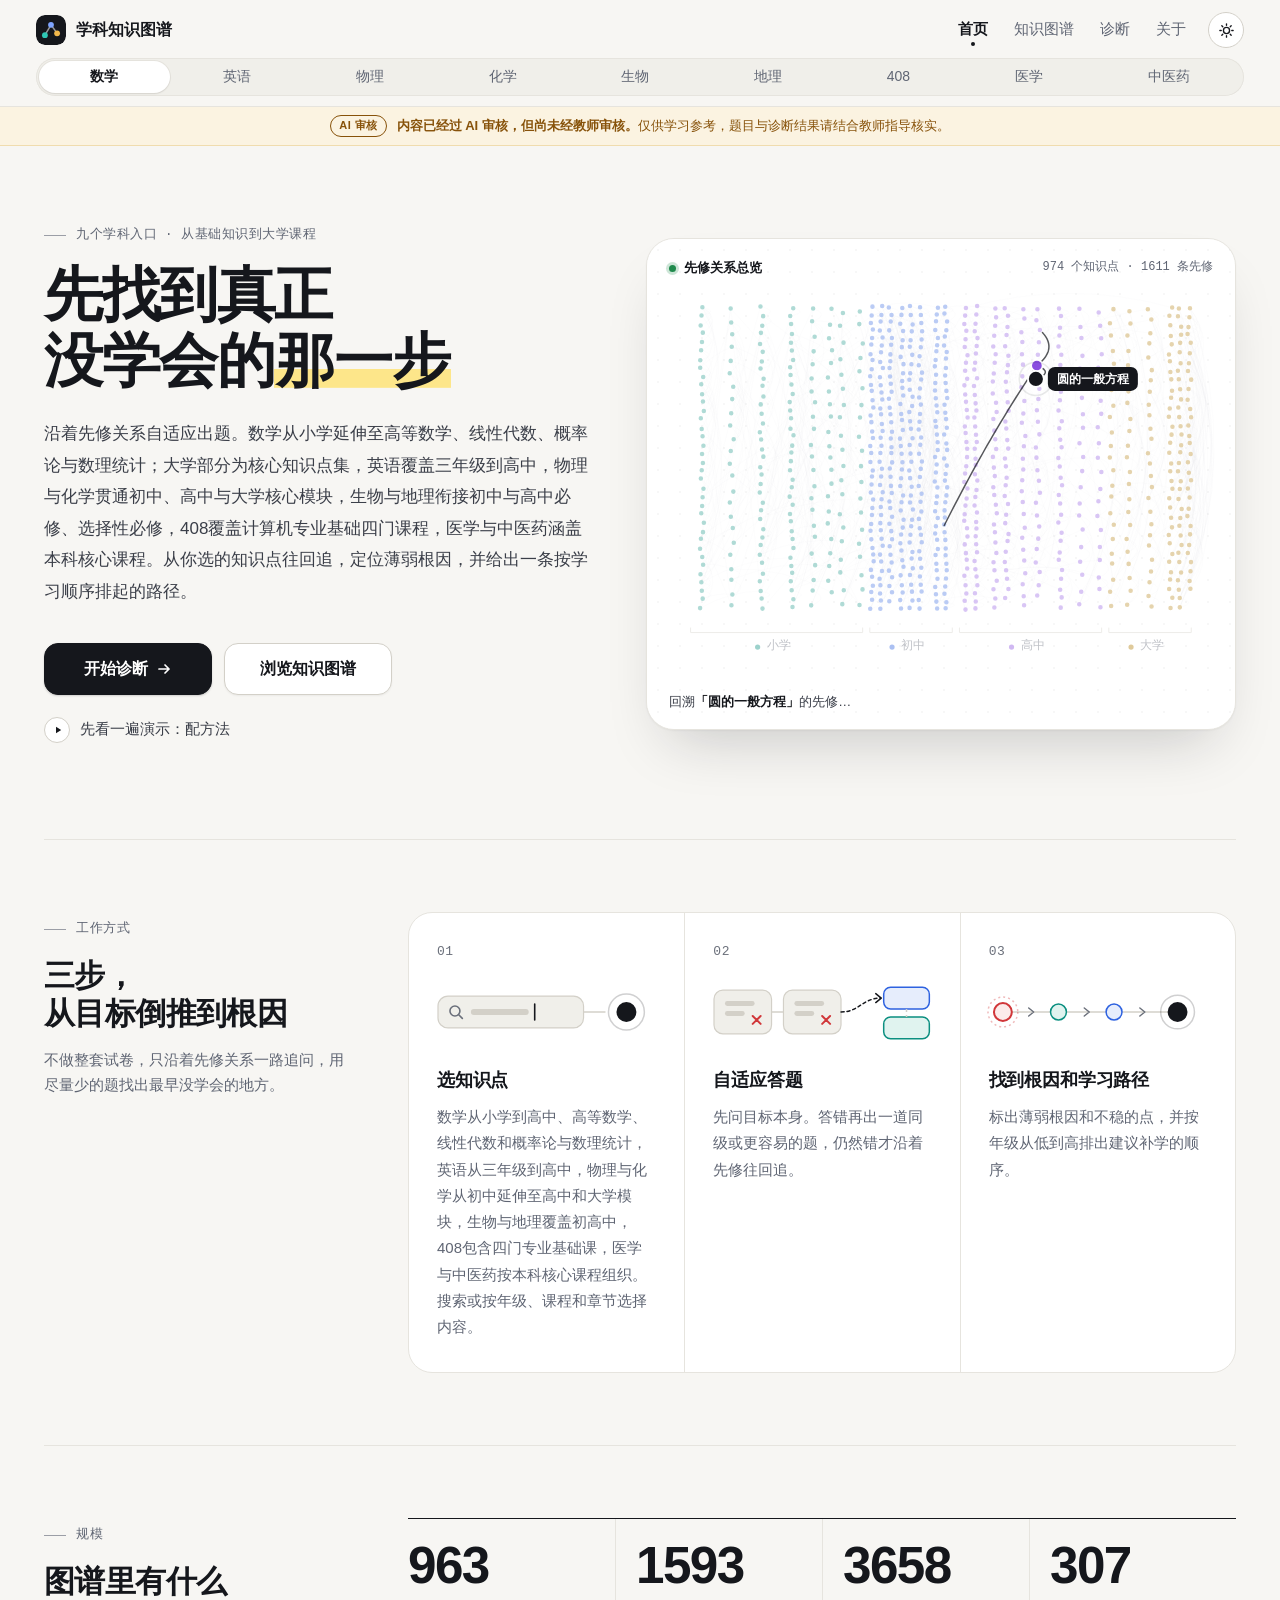
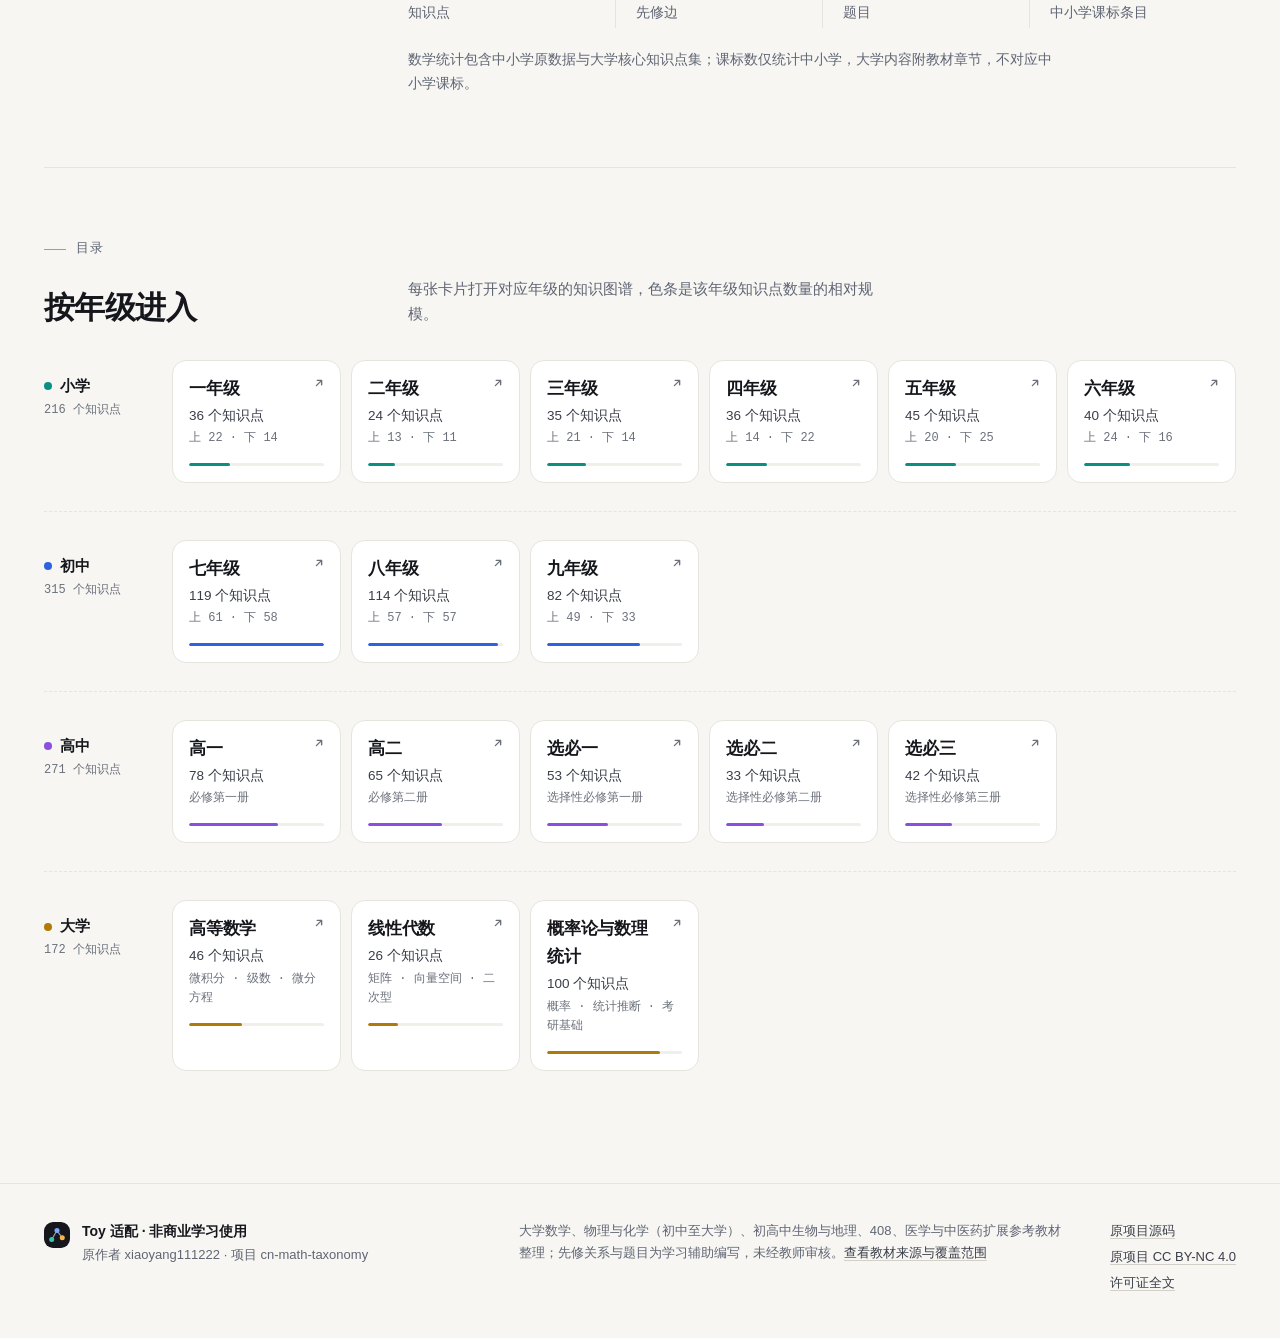
==== commit 7e34946f: "feat: sync Knowledge Atlas v17 with biology, geography and merged subjects Add biology and geography" ====
--- a/index.html
+++ b/index.html
@@ -7,7 +7,7 @@
 <script src="assets/subjects.js"></script>
 <meta name="viewport" content="width=device-width, initial-scale=1">
 <title>学科知识图谱</title>
-<meta name="description" content="数学、英语、初高中物理化学、大学物理化学、408、医学、中医与中药知识图谱。核心知识、先修关系、原创测评及教材来源，已经 AI 检查，未经教师审核。">
+<meta name="description" content="数学、英语、初高中物理化学、生物、地理、大学物理化学、408、医学与中医药知识图谱。核心知识、先修关系、原创测评及教材来源，已经 AI 检查，未经教师审核。">
 <meta name="theme-color" content="#f7f6f3">
 <link rel="icon" href="data:image/svg+xml,%3Csvg xmlns='http://www.w3.org/2000/svg' viewBox='0 0 32 32'%3E%3Crect width='32' height='32' rx='9' fill='%2315171c'/%3E%3Cpath d='M9.5 21.5 16 10.5l6.5 9' fill='none' stroke='%23fff' stroke-opacity='.55' stroke-width='1.6' stroke-linecap='round' stroke-linejoin='round'/%3E%3Ccircle cx='9.5' cy='21.5' r='3.1' fill='%232fc7b4'/%3E%3Ccircle cx='16' cy='10.5' r='3.1' fill='%237ea4ff'/%3E%3Ccircle cx='22.5' cy='19.5' r='3.1' fill='%23f2b84b'/%3E%3C/svg%3E">
 <script>
@@ -17,6 +17,9 @@
   if (/^cnm_[A-Za-z0-9]+$/.test(id)) {
     document.documentElement.style.visibility = 'hidden';
     location.replace('explore/index.html#' + encodeURIComponent(id));
+  } else if (/^cn[bg]_[A-Za-z0-9]+$/.test(id)) {
+    document.documentElement.style.visibility = 'hidden';
+    location.replace('explore/index.html?subject=' + (/^cnb_/.test(id) ? 'biology' : 'geography') + '#' + encodeURIComponent(id));
   } else if (/^cne_[A-Za-z0-9]+$/.test(id)) {
     document.documentElement.style.visibility = 'hidden';
     location.replace('explore/index.html?subject=english#' + encodeURIComponent(id));
@@ -24,9 +27,9 @@
     document.documentElement.style.visibility = 'hidden';
     location.replace('explore/index.html?subject=physics#' + encodeURIComponent(id));
   } else if (/^(uphy|uch)_[a-z_]+_\d+$/.test(id)) {
-    location.replace('explore/index.html?subject=' + (/^uphy_/.test(id) ? 'uphysics' : 'uchemistry') + '#' + encodeURIComponent(id));
+    location.replace('explore/index.html?subject=' + (/^uphy_/.test(id) ? 'physics' : 'chemistry') + '#' + encodeURIComponent(id));
   } else if (/^(med|tcm|herbal)_[a-z]+_\d+$/.test(id)) {
-    location.replace('explore/index.html?subject=' + id.split('_')[0] + '#' + encodeURIComponent(id));
+    location.replace('explore/index.html?subject=' + (id.split('_')[0] === 'herbal' ? 'tcm' : id.split('_')[0]) + '#' + encodeURIComponent(id));
   } else if (/^cs408_[a-z]+_\d+$/.test(id)) {
     location.replace("explore/index.html?subject=cs408#" + encodeURIComponent(id));
   } else if (/^cnc_[A-Za-z0-9]+$/.test(id)) {
@@ -48,8 +51,8 @@
       <a class="subject-link on" data-subject="math" href="./index.html">数学</a>
       <a class="subject-link" data-subject="english" href="./index.html?subject=english">英语</a>
       <a class="subject-link" data-subject="physics" href="./index.html?subject=physics">物理</a>
-      <a class="subject-link" data-subject="chemistry" href="./index.html?subject=chemistry">化学</a><a class="subject-link" data-subject="uphysics" href="./index.html?subject=uphysics">大学物理</a><a class="subject-link" data-subject="uchemistry" href="./index.html?subject=uchemistry">大学化学</a><a class="subject-link" data-subject="cs408" href="index.html?subject=cs408">408</a>
-    <a class="subject-link" data-subject="med" href="./index.html?subject=med">医学</a><a class="subject-link" data-subject="tcm" href="./index.html?subject=tcm">中医</a><a class="subject-link" data-subject="herbal" href="./index.html?subject=herbal">中药</a></nav>
+      <a class="subject-link" data-subject="chemistry" href="./index.html?subject=chemistry">化学</a><a class="subject-link" data-subject="biology" href="./index.html?subject=biology">生物</a><a class="subject-link" data-subject="geography" href="./index.html?subject=geography">地理</a><a class="subject-link" data-subject="cs408" href="index.html?subject=cs408">408</a>
+    <a class="subject-link" data-subject="med" href="./index.html?subject=med">医学</a><a class="subject-link" data-subject="tcm" href="./index.html?subject=tcm">中医药</a></nav>
     <nav class="site-nav" aria-label="主导航">
       <a class="nav-link active" href="./index.html" aria-current="page">首页</a>
       <a class="nav-link" href="explore/index.html">知识图谱</a>
@@ -63,9 +66,9 @@
 <main class="home">
   <section class="hero" aria-labelledby="hero-title">
     <div class="hero-copy">
-      <p class="eyebrow">十个学科入口 · 从基础知识到大学课程</p>
+      <p class="eyebrow">九个学科入口 · 从基础知识到大学课程</p>
       <h1 id="hero-title"><span class="h1-line">先找到真正</span><span class="h1-line">没学会的<span class="h1-mark">那一步</span></span></h1>
-      <p class="lede">沿着先修关系自适应出题。数学从小学延伸至高等数学、线性代数、概率论与数理统计；大学部分为核心知识点集，英语覆盖三年级到高中，物理、化学衔接初中与高中必修、选择性必修，大学物理与大学化学按本科核心模块组织，408覆盖计算机专业基础四门课程，医学、中医与中药涵盖本科核心课程。从你选的知识点往回追，定位薄弱根因，并给出一条按学习顺序排起的路径。</p>
+      <p class="lede">沿着先修关系自适应出题。数学从小学延伸至高等数学、线性代数、概率论与数理统计；大学部分为核心知识点集，英语覆盖三年级到高中，物理与化学贯通初中、高中与大学核心模块，生物与地理衔接初中与高中必修、选择性必修，408覆盖计算机专业基础四门课程，医学与中医药涵盖本科核心课程。从你选的知识点往回追，定位薄弱根因，并给出一条按学习顺序排起的路径。</p>
       <div class="hero-actions">
         <a class="btn btn-primary btn-lg" href="diagnose/index.html">开始诊断<svg class="arrow" viewBox="0 0 16 16" fill="none" stroke="currentColor" stroke-width="1.7" stroke-linecap="round" stroke-linejoin="round" aria-hidden="true"><path d="M3 8h10M9 4l4 4-4 4"/></svg></a>
         <a class="btn btn-lg" href="explore/index.html">浏览知识图谱</a>
@@ -90,7 +93,7 @@
         <span class="step-no">01</span>
         <svg class="step-art" viewBox="0 0 220 64" preserveAspectRatio="xMinYMid meet" aria-hidden="true"><rect class="sa-box" x="1" y="16" width="146" height="32" rx="10"/><circle class="sa-glass" cx="18" cy="31" r="5"/><path class="sa-glass" d="m21.8 34.8 3.6 3.6"/><rect class="sa-text" x="34" y="29" width="58" height="6" rx="3"/><path class="sa-caret" d="M98 24v16"/><path class="sa-line" d="M147 32h22"/><circle class="sa-ring" cx="190" cy="32" r="18"/><circle class="sa-ink" cx="190" cy="32" r="10"/></svg>
         <h3>选知识点</h3>
-        <p>数学从小学到高中、高等数学、线性代数和概率论与数理统计，英语从三年级到高中，物理和化学从初中延伸至高中，大学物理和大学化学设有独立模块，408包含四门专业基础课，医学、中医与中药按本科核心课程组织。搜索或按年级、课程和章节选择内容。</p>
+        <p>数学从小学到高中、高等数学、线性代数和概率论与数理统计，英语从三年级到高中，物理与化学从初中延伸至高中和大学模块，生物与地理覆盖初高中，408包含四门专业基础课，医学与中医药按本科核心课程组织。搜索或按年级、课程和章节选择内容。</p>
       </li>
       <li>
         <span class="step-no">02</span>
@@ -139,7 +142,7 @@
       <svg class="logo" viewBox="0 0 32 32" width="26" height="26" aria-hidden="true"><rect width="32" height="32" rx="9" fill="#15171c"/><path d="M9.5 21.5 16 10.5l6.5 9" fill="none" stroke="#fff" stroke-opacity=".55" stroke-width="1.6" stroke-linecap="round" stroke-linejoin="round"/><circle cx="9.5" cy="21.5" r="3.1" fill="#2fc7b4"/><circle cx="16" cy="10.5" r="3.1" fill="#7ea4ff"/><circle cx="22.5" cy="19.5" r="3.1" fill="#f2b84b"/></svg>
       <p><strong>Toy 适配 · 非商业学习使用</strong>原作者 xiaoyang111222 · 项目 cn-math-taxonomy</p>
     </div>
-    <p>大学数学、初高中理化、大学理化、408 与医学、中医、中药扩展参考教材整理；先修关系与题目为学习辅助编写，未经教师审核。<a href="sources.html">查看教材来源与覆盖范围</a></p>
+    <p>大学数学、物理与化学（初中至大学）、初高中生物与地理、408、医学与中医药扩展参考教材整理；先修关系与题目为学习辅助编写，未经教师审核。<a href="sources.html">查看教材来源与覆盖范围</a></p>
     <p class="footer-links"><a href="https://github.com/xiaoyang111222/cn-math-taxonomy" target="_blank" rel="noopener noreferrer">原项目源码</a><a href="https://creativecommons.org/licenses/by-nc/4.0/" target="_blank" rel="noopener noreferrer">原项目 CC BY-NC 4.0</a><a href="LICENSE">许可证全文</a></p>
   </div>
 </footer>
--- a/assets/site.css
+++ b/assets/site.css
@@ -942,3 +942,8 @@
   .grade-group-head { flex-direction: row; align-items: baseline; gap: 10px; padding-top: 0; }
   .grade-group-cards { grid-template-columns: 1fr 1fr; }
 }
+
+/* Unified subject source groups and explicit legacy record selection. */
+.saved-record{display:flex;flex-wrap:wrap;align-items:center;gap:10px;overflow-wrap:anywhere}.saved-record>span.small{flex-basis:100%;line-height:1.7}.legacy-records{margin:0 0 24px}.legacy-records>h2{font-size:1.15rem}.scope-select{display:flex;align-items:center;flex-wrap:wrap;gap:8px;margin:12px 0}.scope-select select{max-width:100%;min-height:38px}.recovery-note{font-size:14px;line-height:1.7}
+
+.export-preview{margin-top:18px;padding-top:14px;border-top:1px solid var(--line)}.export-preview summary{cursor:pointer;font-weight:600}.export-preview pre{max-height:28rem;overflow:auto;white-space:pre-wrap;overflow-wrap:anywhere;padding:12px;background:var(--bg-muted);border-radius:10px;font-size:12px;line-height:1.6}
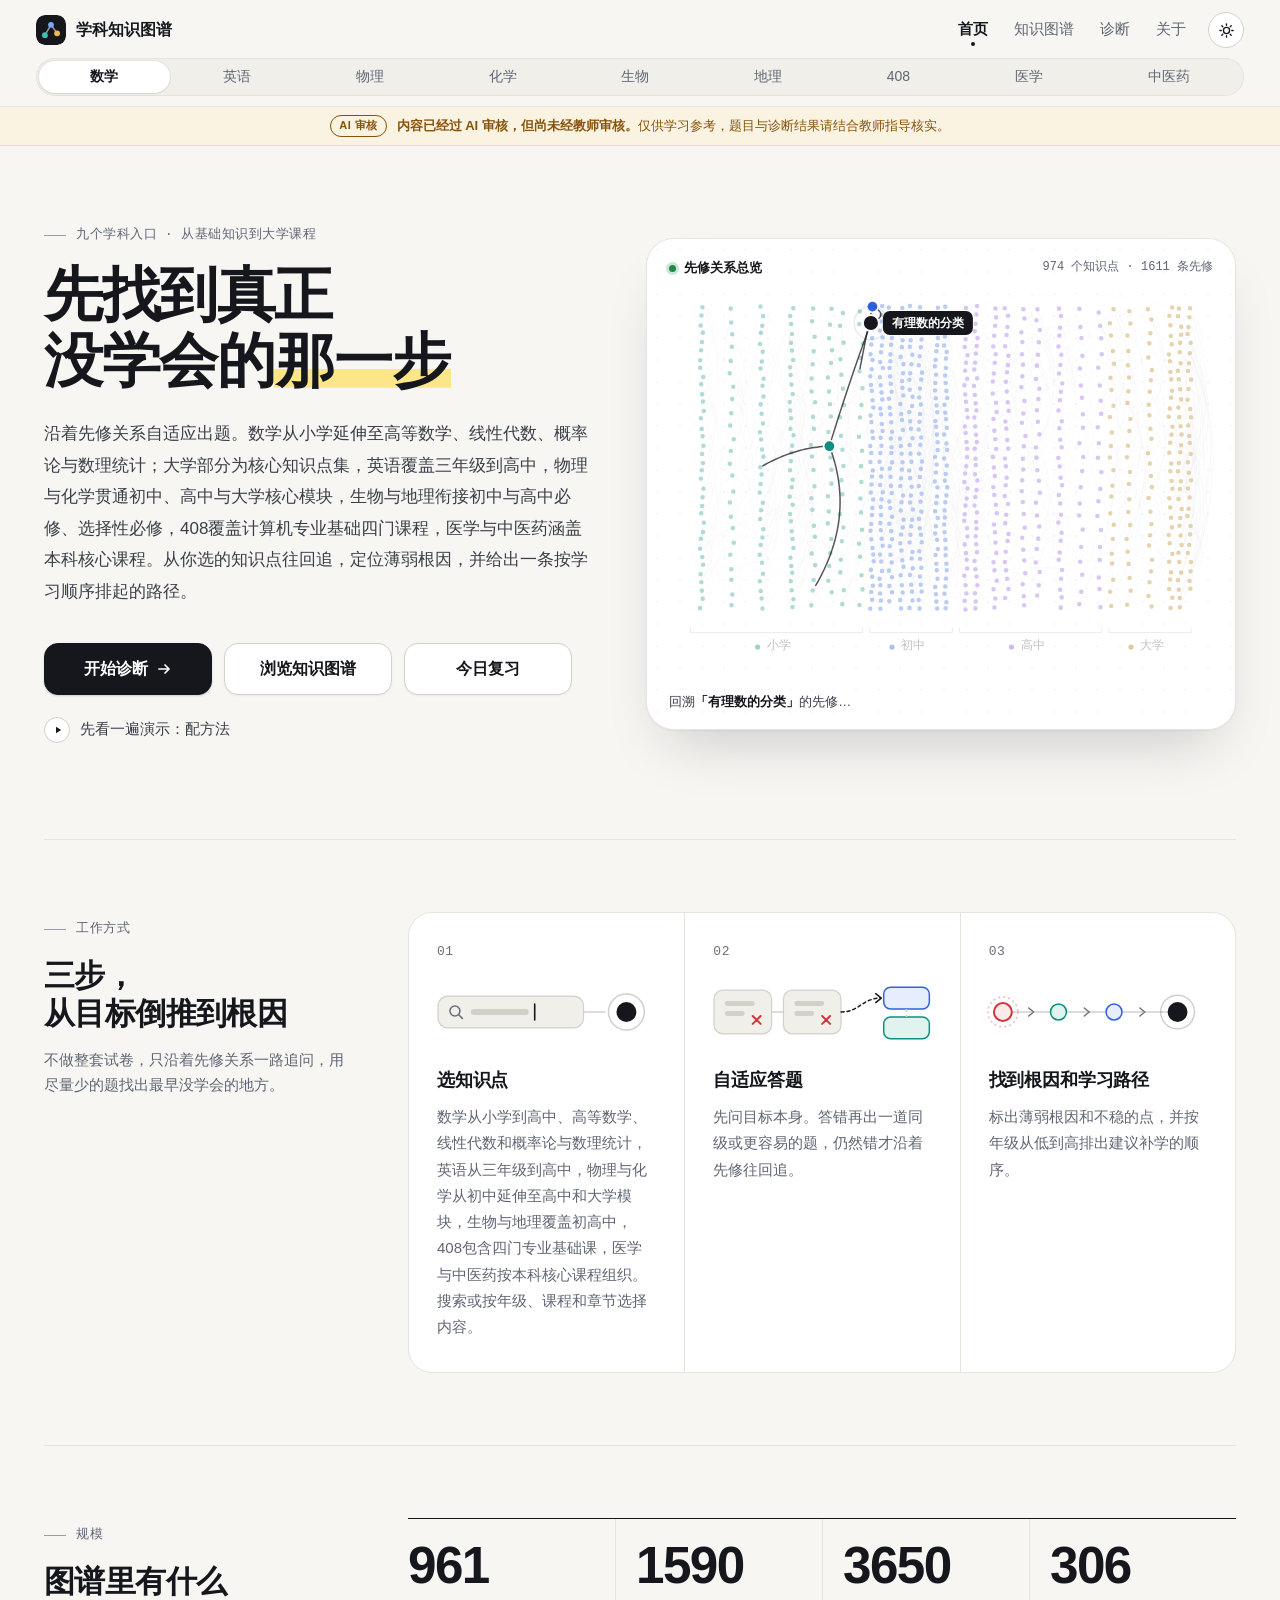
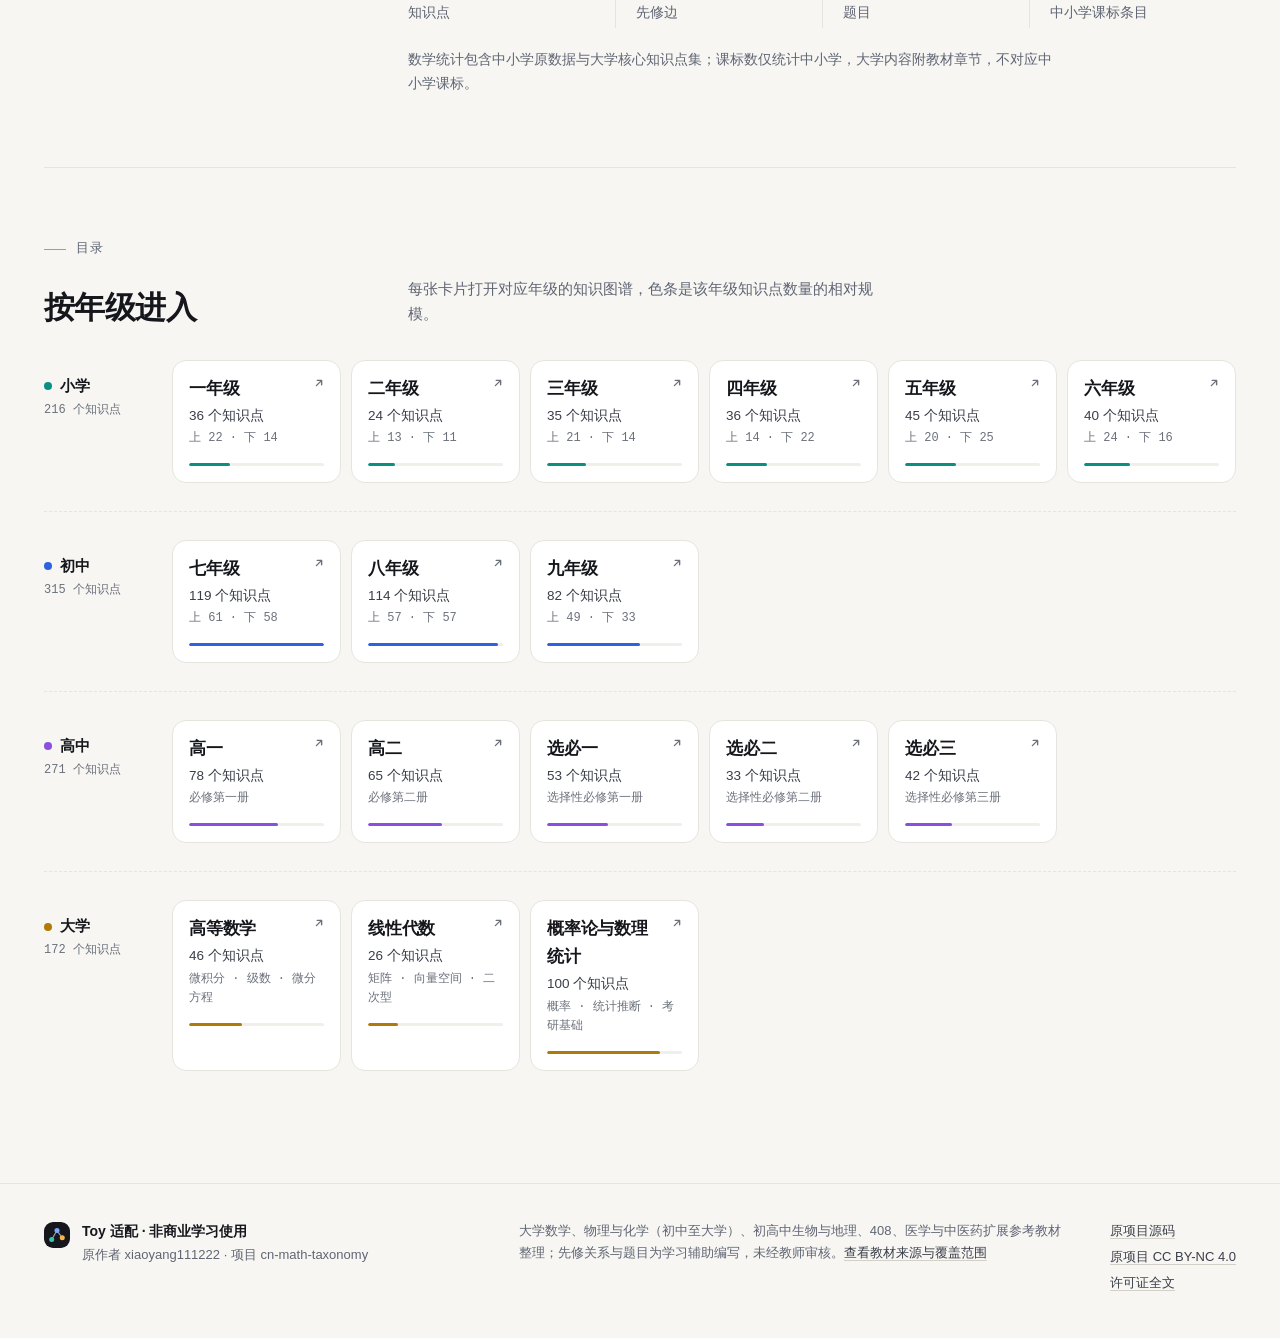
==== commit 461f9fe4: "Add targeted practice and spaced topic review" ====
--- a/index.html
+++ b/index.html
@@ -72,6 +72,7 @@
       <div class="hero-actions">
         <a class="btn btn-primary btn-lg" href="diagnose/index.html">开始诊断<svg class="arrow" viewBox="0 0 16 16" fill="none" stroke="currentColor" stroke-width="1.7" stroke-linecap="round" stroke-linejoin="round" aria-hidden="true"><path d="M3 8h10M9 4l4 4-4 4"/></svg></a>
         <a class="btn btn-lg" href="explore/index.html">浏览知识图谱</a>
+        <a class="btn btn-lg" id="review-link" href="diagnose/index.html?practice=review">今日复习</a>
       </div>
       <p class="quiet-link"><a href="diagnose/index.html?target=cnm_221&amp;demo=1">先看一遍演示：配方法</a></p>
     </div>
@@ -147,6 +148,7 @@
   </div>
 </footer>
 <script src="assets/constellation.js"></script>
+<script src="assets/practice-schedule.js"></script>
 <script src="assets/home.js"></script>
 <script src="assets/medical-ui.js"></script></body>
 </html>
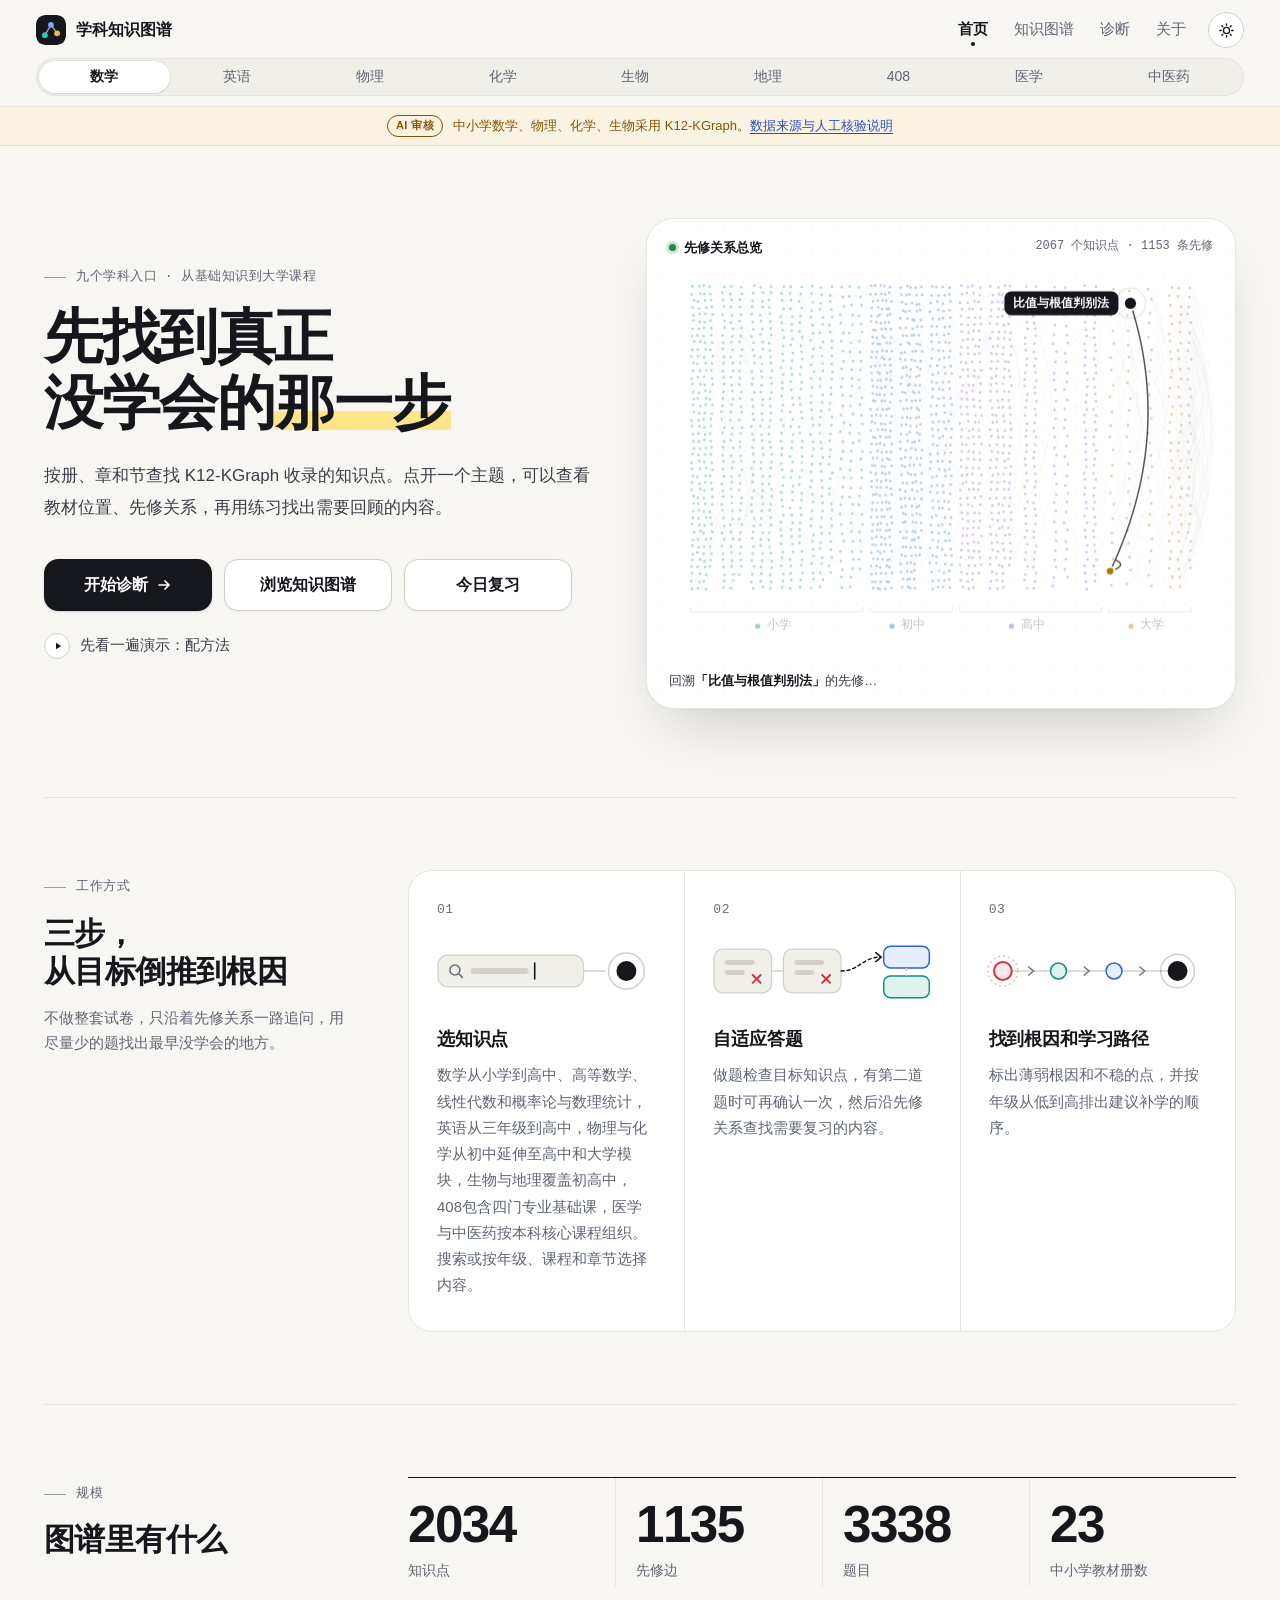
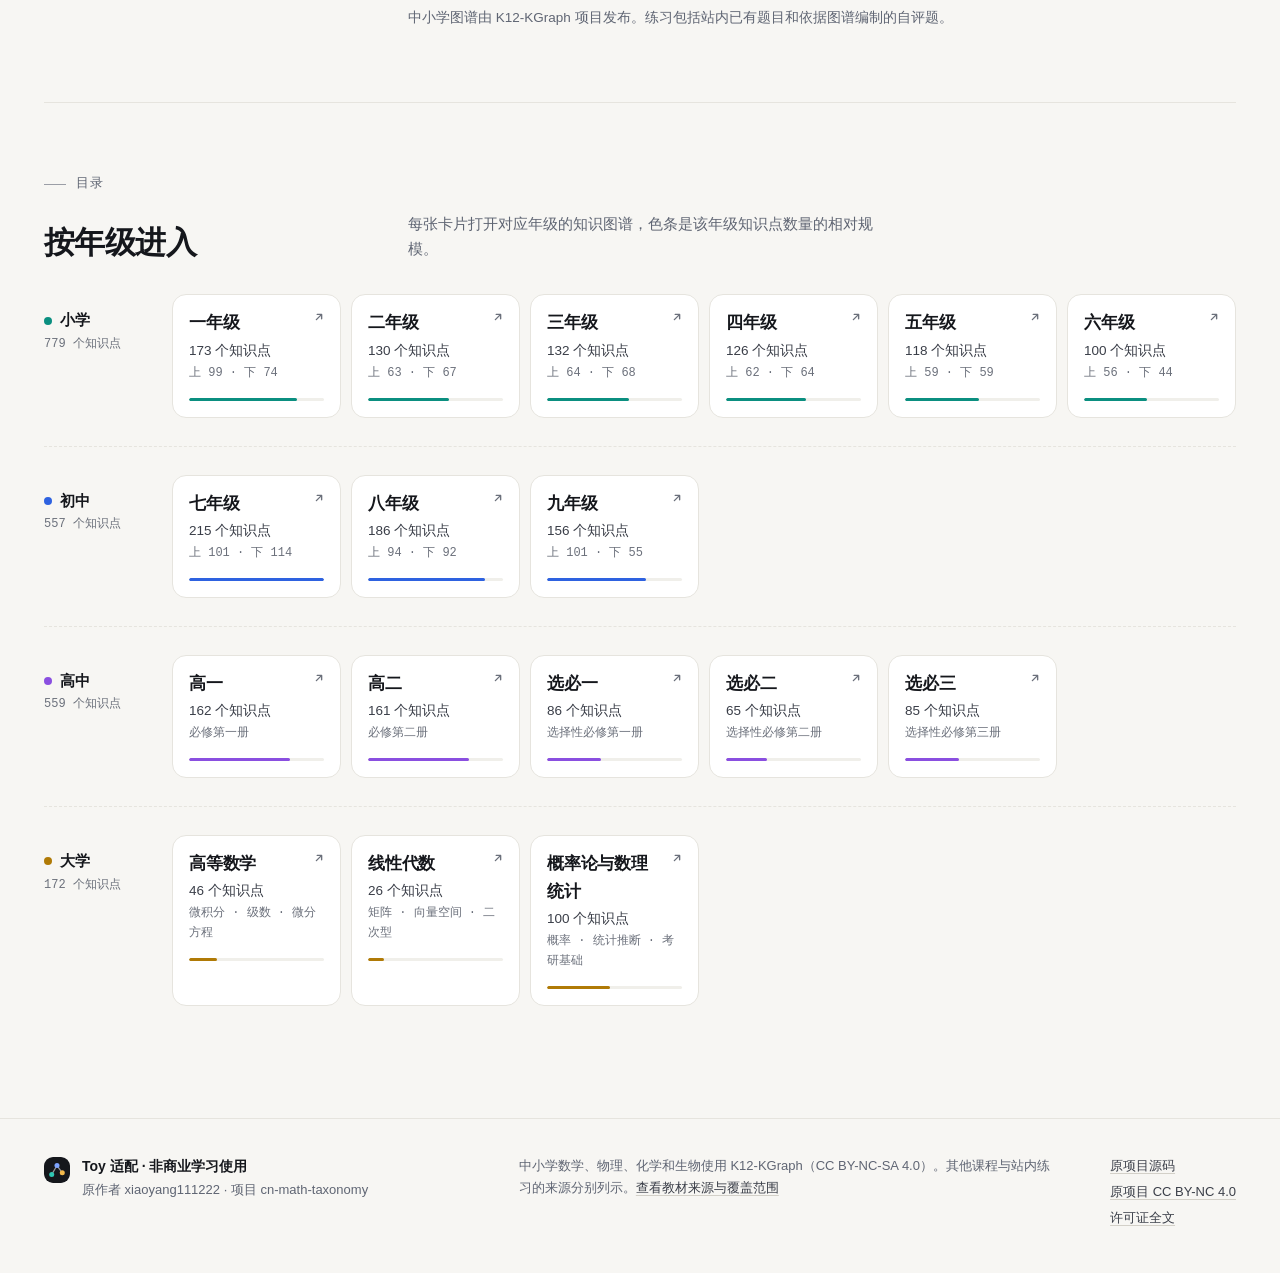
==== commit ef93faca: "Replace four school subject graphs with the verified K12-KGraph data" ====
--- a/index.html
+++ b/index.html
@@ -7,7 +7,7 @@
 <script src="assets/subjects.js"></script>
 <meta name="viewport" content="width=device-width, initial-scale=1">
 <title>学科知识图谱</title>
-<meta name="description" content="数学、英语、初高中物理化学、生物、地理、大学物理化学、408、医学与中医药知识图谱。核心知识、先修关系、原创测评及教材来源，已经 AI 检查，未经教师审核。">
+<meta name="description" content="数学、英语、初高中物理化学、生物、地理、大学物理化学、408、医学与中医药知识图谱。数学、物理、化学与生物的中小学图谱采用 K12-KGraph，可按册浏览并沿先修关系练习。">
 <meta name="theme-color" content="#f7f6f3">
 <link rel="icon" href="data:image/svg+xml,%3Csvg xmlns='http://www.w3.org/2000/svg' viewBox='0 0 32 32'%3E%3Crect width='32' height='32' rx='9' fill='%2315171c'/%3E%3Cpath d='M9.5 21.5 16 10.5l6.5 9' fill='none' stroke='%23fff' stroke-opacity='.55' stroke-width='1.6' stroke-linecap='round' stroke-linejoin='round'/%3E%3Ccircle cx='9.5' cy='21.5' r='3.1' fill='%232fc7b4'/%3E%3Ccircle cx='16' cy='10.5' r='3.1' fill='%237ea4ff'/%3E%3Ccircle cx='22.5' cy='19.5' r='3.1' fill='%23f2b84b'/%3E%3C/svg%3E">
 <script>
@@ -123,7 +123,7 @@
         <div class="stat-card"><div class="stat-num" id="n-questions">…</div><div class="stat-label">题目</div></div>
         <div class="stat-card"><div class="stat-num" id="n-standards">…</div><div class="stat-label">中小学课标条目</div></div>
       </div>
-      <p class="stat-note">数学统计包含中小学原数据与大学核心知识点集；课标数仅统计中小学，大学内容附教材章节，不对应中小学课标。</p>
+      <p class="stat-note">数学统计包含中小学与大学课程。中小学图谱采用 K12-KGraph。</p>
       <div id="load-error" class="load-error" hidden></div>
     </div>
   </section>
@@ -143,7 +143,7 @@
       <svg class="logo" viewBox="0 0 32 32" width="26" height="26" aria-hidden="true"><rect width="32" height="32" rx="9" fill="#15171c"/><path d="M9.5 21.5 16 10.5l6.5 9" fill="none" stroke="#fff" stroke-opacity=".55" stroke-width="1.6" stroke-linecap="round" stroke-linejoin="round"/><circle cx="9.5" cy="21.5" r="3.1" fill="#2fc7b4"/><circle cx="16" cy="10.5" r="3.1" fill="#7ea4ff"/><circle cx="22.5" cy="19.5" r="3.1" fill="#f2b84b"/></svg>
       <p><strong>Toy 适配 · 非商业学习使用</strong>原作者 xiaoyang111222 · 项目 cn-math-taxonomy</p>
     </div>
-    <p>大学数学、物理与化学（初中至大学）、初高中生物与地理、408、医学与中医药扩展参考教材整理；先修关系与题目为学习辅助编写，未经教师审核。<a href="sources.html">查看教材来源与覆盖范围</a></p>
+    <p>中小学数学、物理、化学和生物使用 K12-KGraph（CC BY-NC-SA 4.0）。其他课程与站内练习的来源分别列示。<a href="sources.html">查看教材来源与覆盖范围</a></p>
     <p class="footer-links"><a href="https://github.com/xiaoyang111222/cn-math-taxonomy" target="_blank" rel="noopener noreferrer">原项目源码</a><a href="https://creativecommons.org/licenses/by-nc/4.0/" target="_blank" rel="noopener noreferrer">原项目 CC BY-NC 4.0</a><a href="LICENSE">许可证全文</a></p>
   </div>
 </footer>
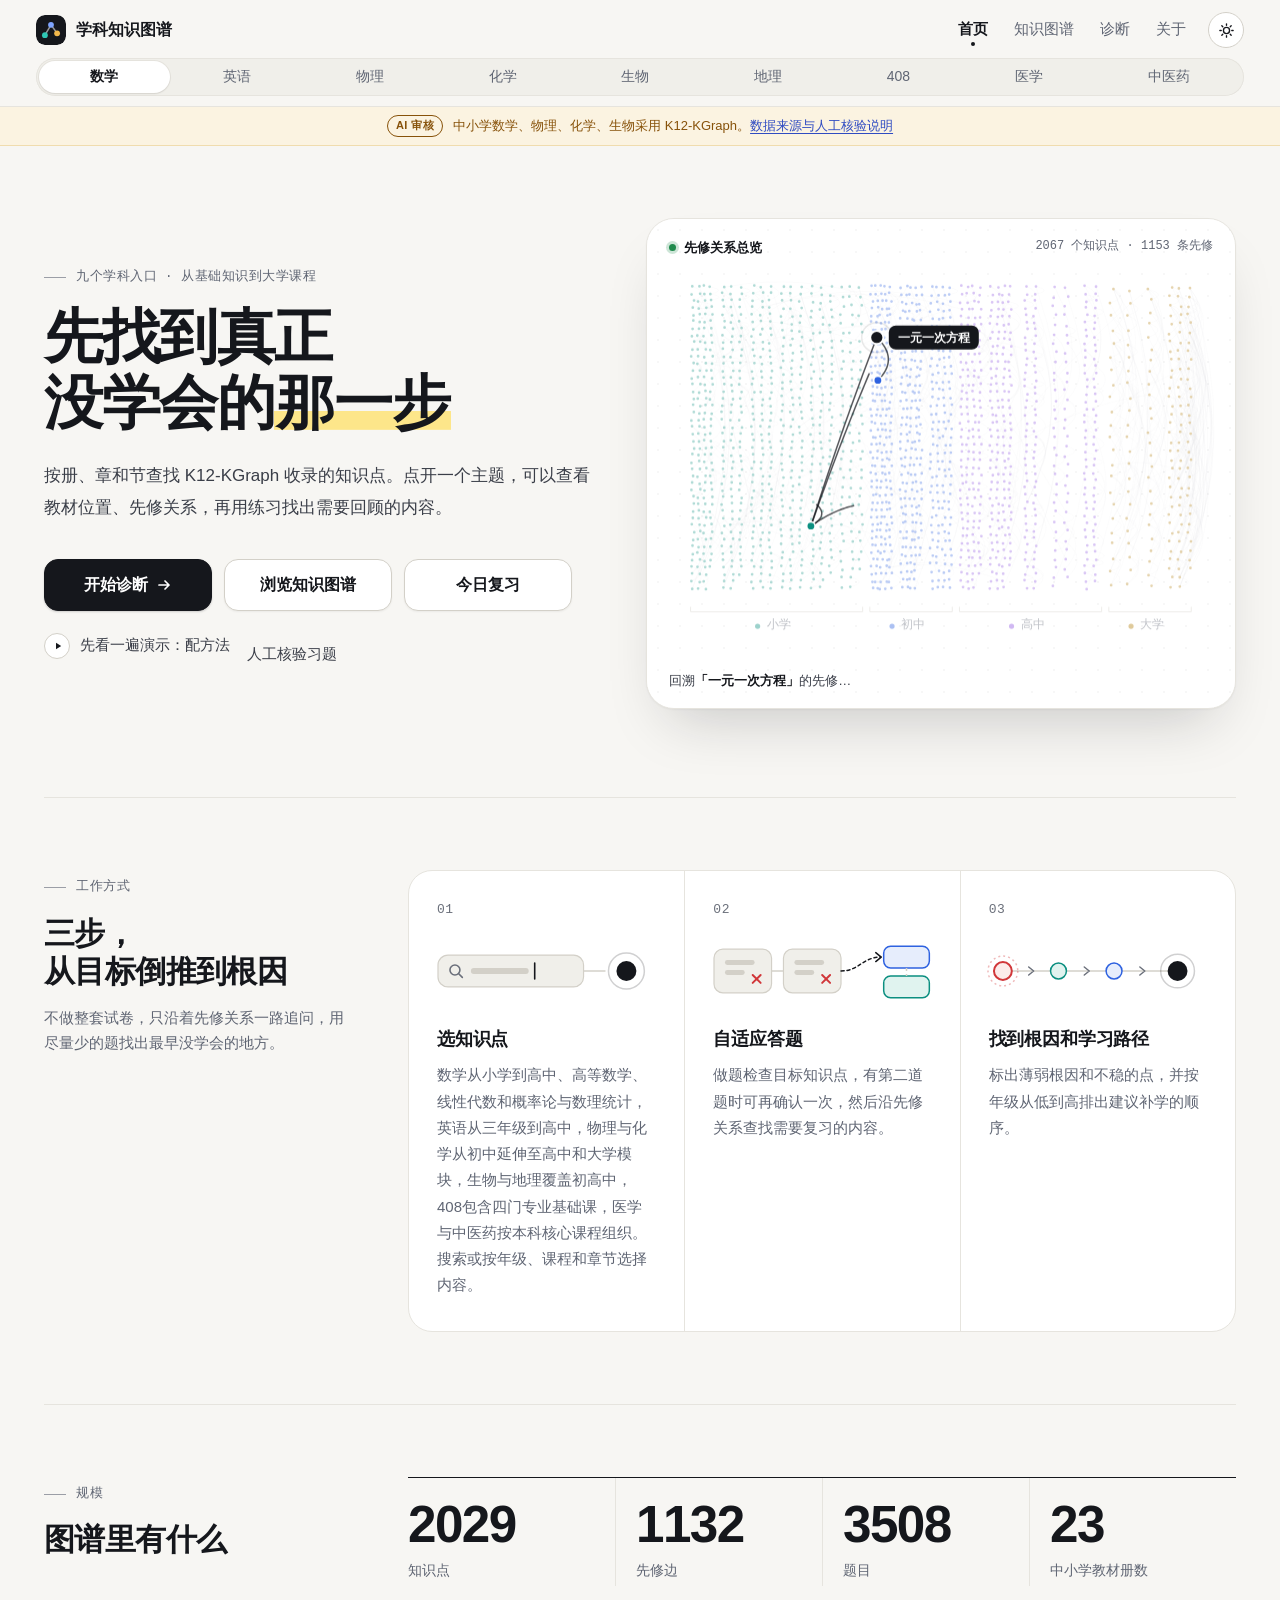
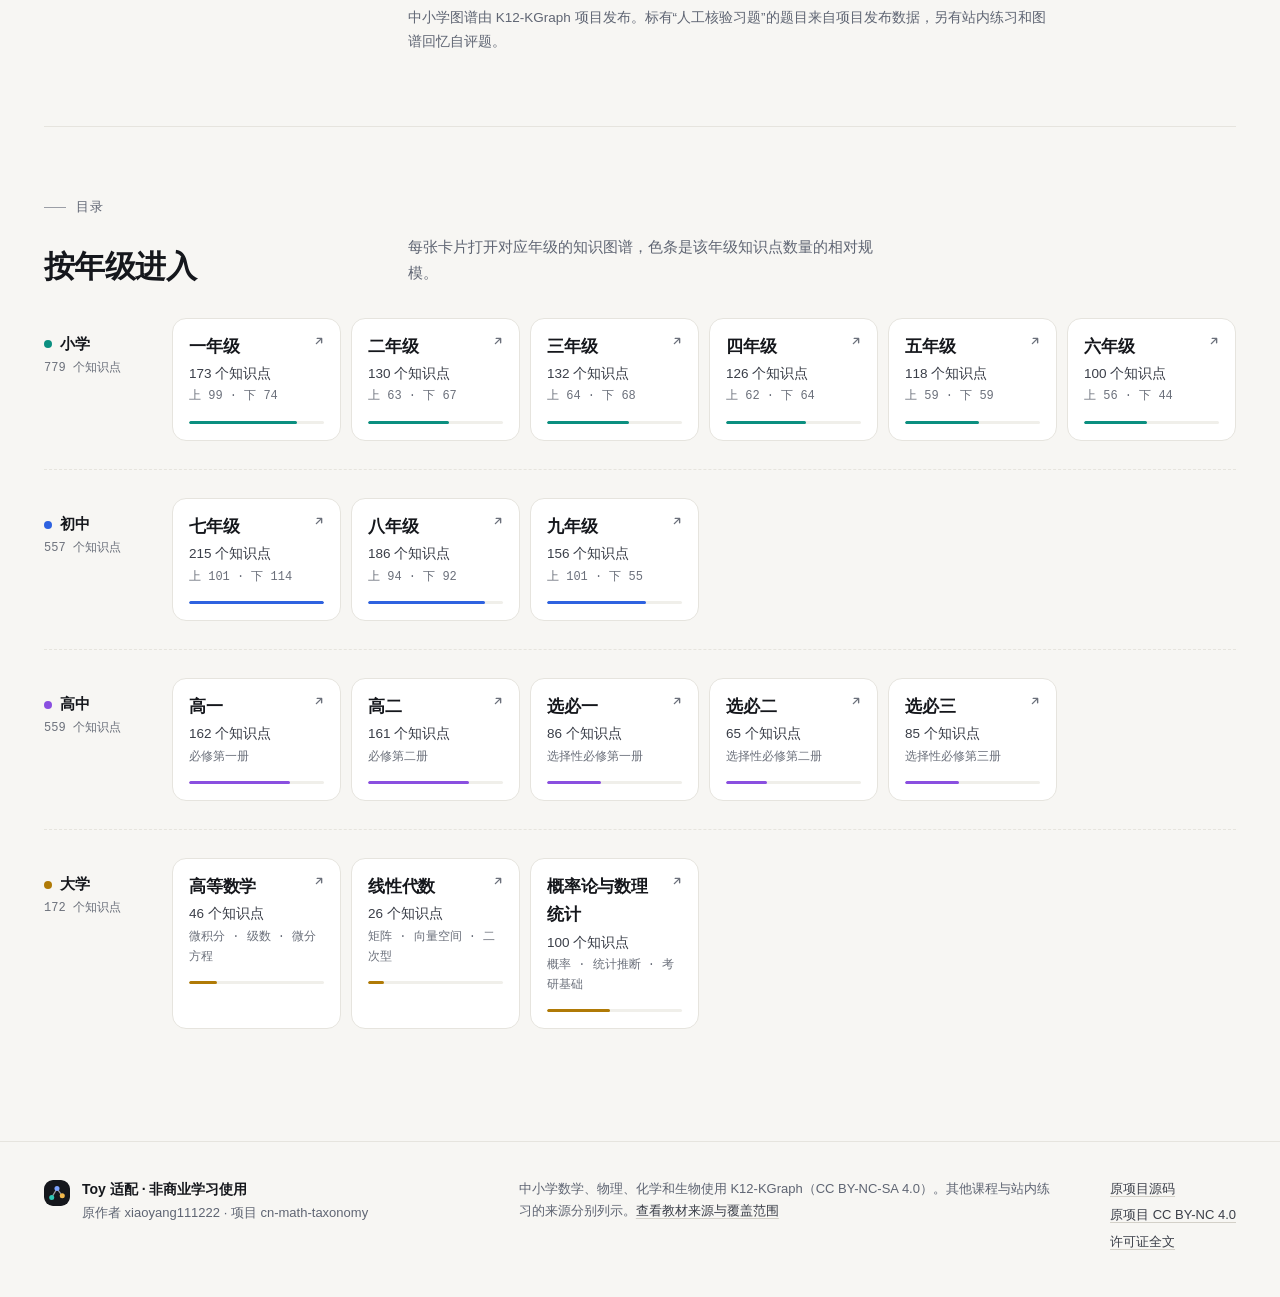
==== commit 0bb6bebb: "Add 324 traceable K12-KGraph exercises to topic practice" ====
--- a/index.html
+++ b/index.html
@@ -74,7 +74,7 @@
         <a class="btn btn-lg" href="explore/index.html">浏览知识图谱</a>
         <a class="btn btn-lg" id="review-link" href="diagnose/index.html?practice=review">今日复习</a>
       </div>
-      <p class="quiet-link"><a href="diagnose/index.html?target=cnm_221&amp;demo=1">先看一遍演示：配方法</a></p>
+      <p class="quiet-link"><a href="diagnose/index.html?target=cnm_221&amp;demo=1">先看一遍演示：配方法</a><a id="reviewed-exercises-link" hidden>人工核验习题</a></p>
     </div>
     <figure class="hero-visual">
       <div class="viz-head"><span class="viz-title">先修关系总览</span><span class="viz-count" id="viz-count"></span></div>
--- a/assets/site.css
+++ b/assets/site.css
@@ -947,3 +947,6 @@
 .saved-record{display:flex;flex-wrap:wrap;align-items:center;gap:10px;overflow-wrap:anywhere}.saved-record>span.small{flex-basis:100%;line-height:1.7}.legacy-records{margin:0 0 24px}.legacy-records>h2{font-size:1.15rem}.scope-select{display:flex;align-items:center;flex-wrap:wrap;gap:8px;margin:12px 0}.scope-select select{max-width:100%;min-height:38px}.recovery-note{font-size:14px;line-height:1.7}
 
 .export-preview{margin-top:18px;padding-top:14px;border-top:1px solid var(--line)}.export-preview summary{cursor:pointer;font-weight:600}.export-preview pre{max-height:28rem;overflow:auto;white-space:pre-wrap;overflow-wrap:anywhere;padding:12px;background:var(--bg-muted);border-radius:10px;font-size:12px;line-height:1.6}
+
+.quiet-link #reviewed-exercises-link { margin-inline-start: 1.2em; }
+.quiet-link #reviewed-exercises-link::before { content: none; }
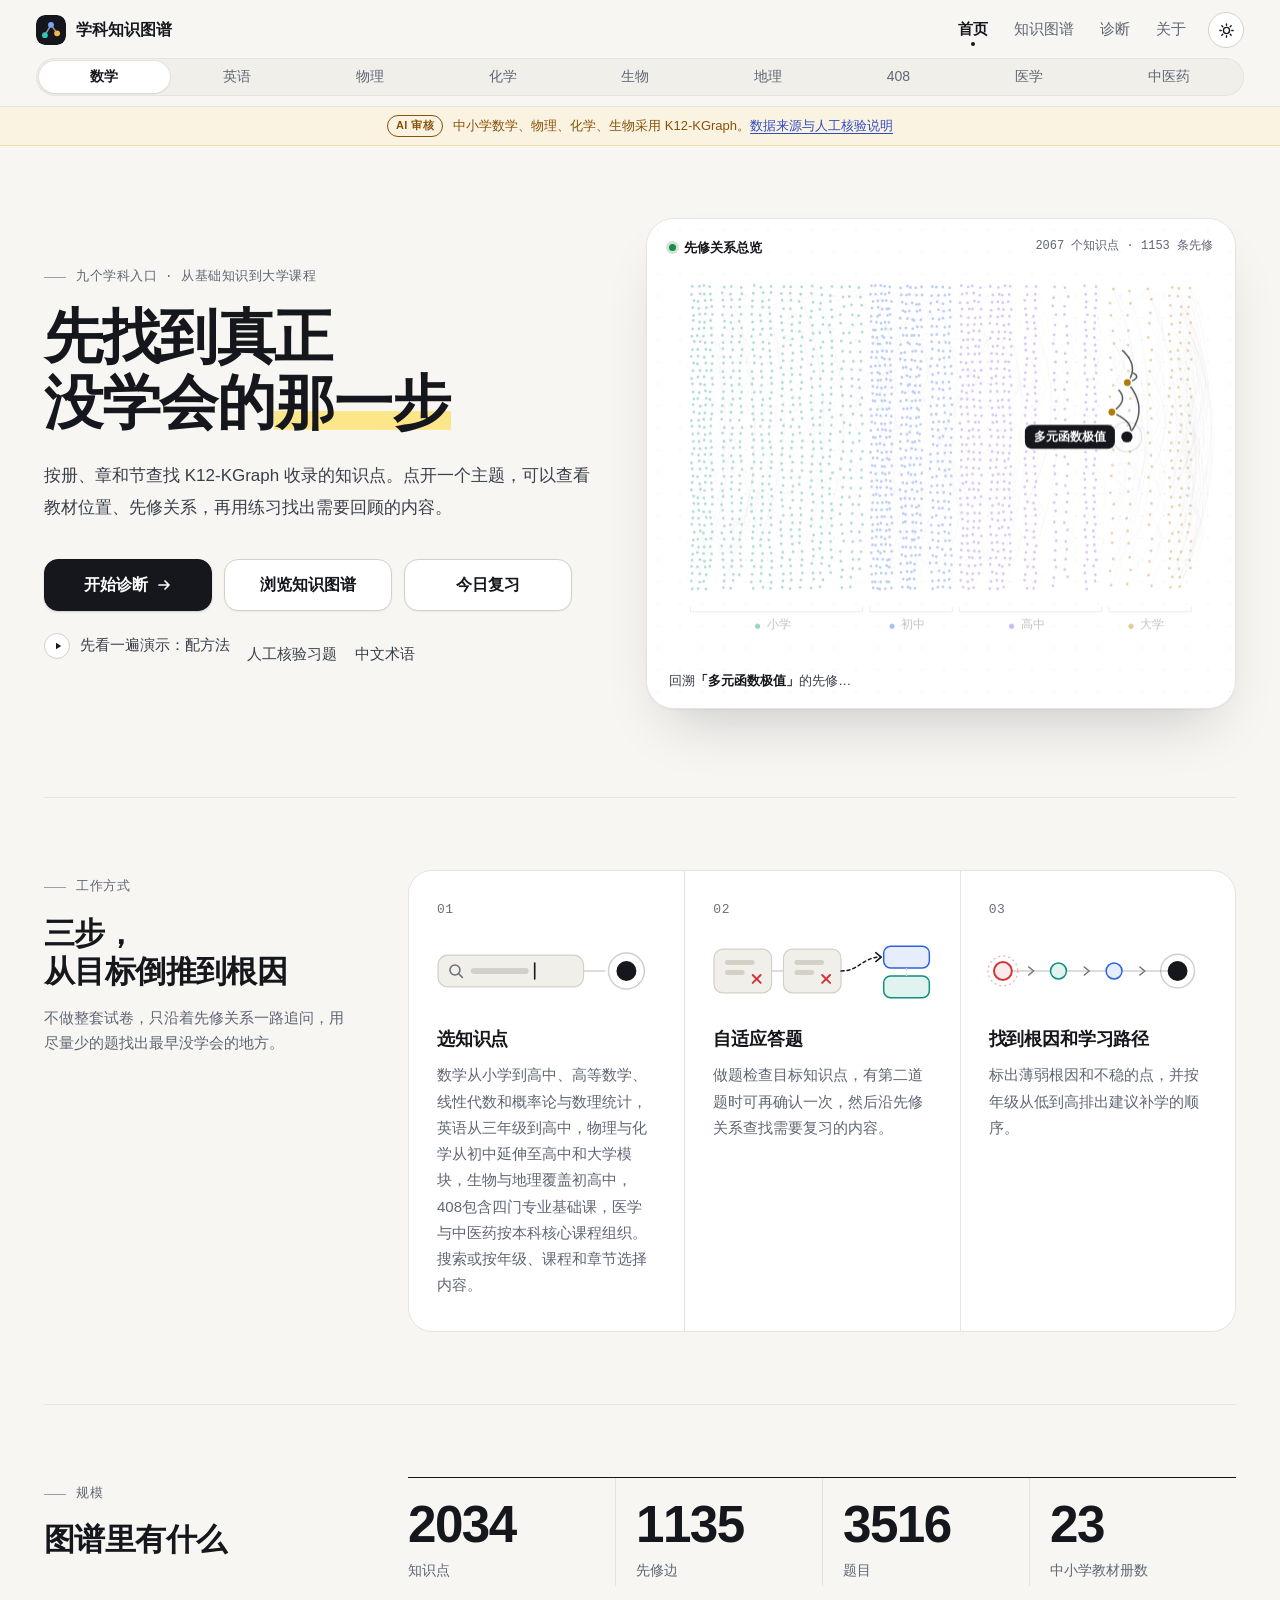
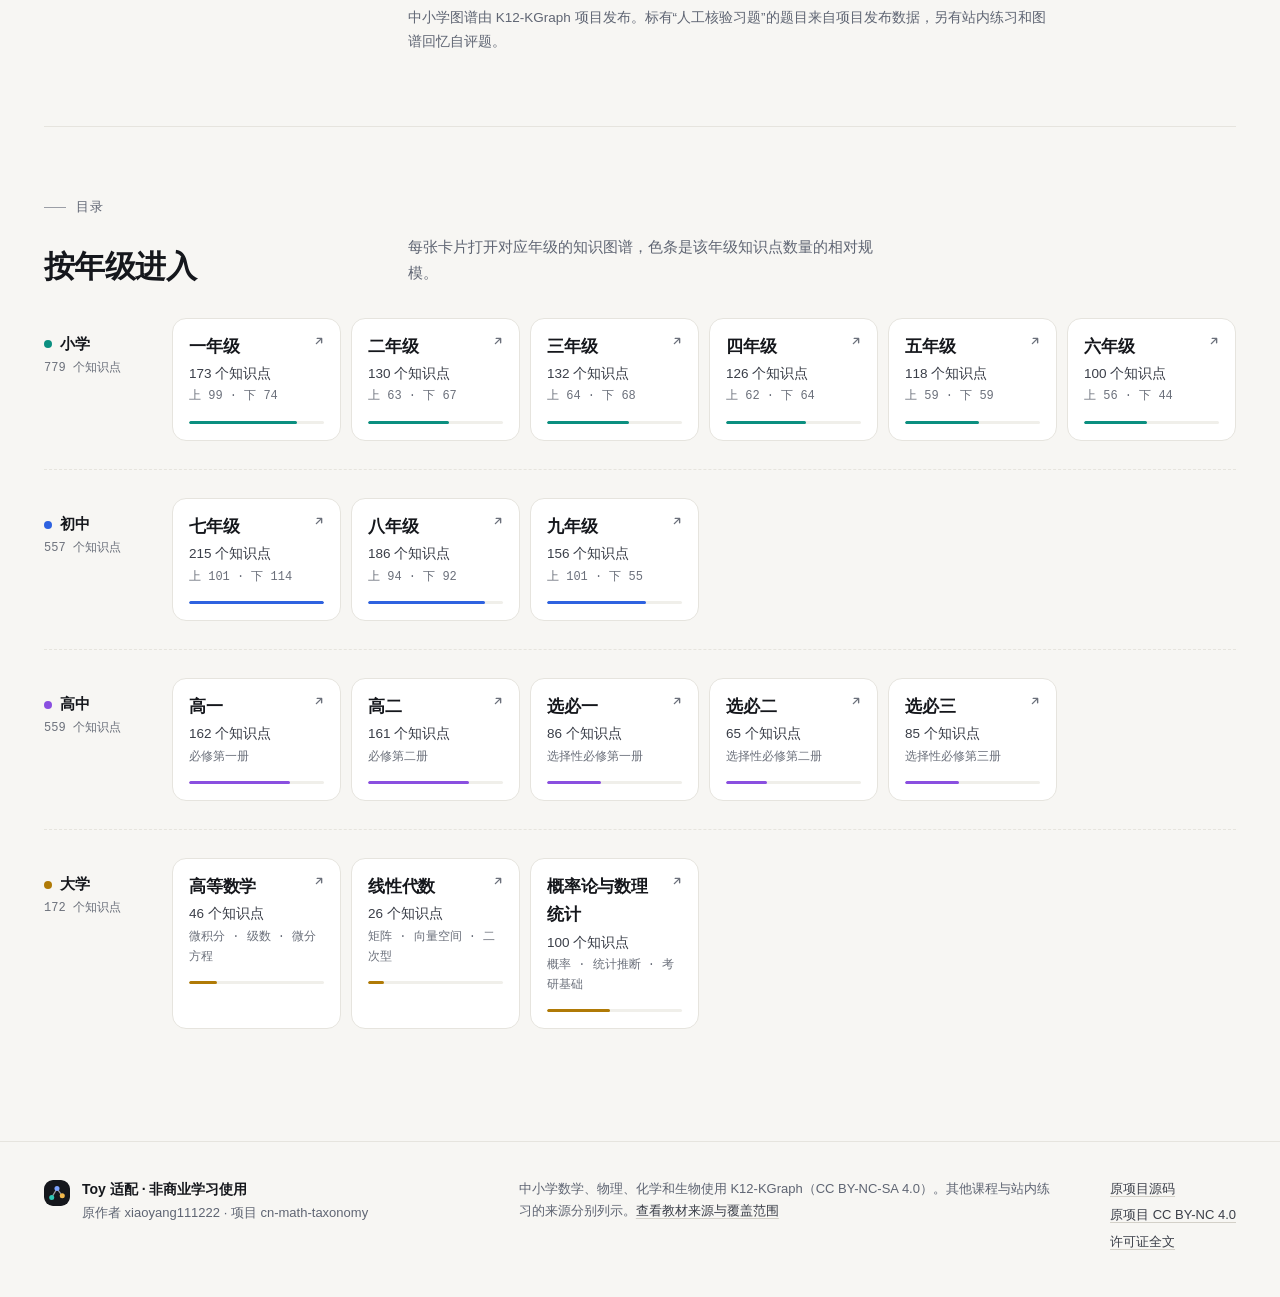
==== commit db80b78a: "Add Chinese terminology references and bilingual topic search" ====
--- a/index.html
+++ b/index.html
@@ -74,7 +74,7 @@
         <a class="btn btn-lg" href="explore/index.html">浏览知识图谱</a>
         <a class="btn btn-lg" id="review-link" href="diagnose/index.html?practice=review">今日复习</a>
       </div>
-      <p class="quiet-link"><a href="diagnose/index.html?target=cnm_221&amp;demo=1">先看一遍演示：配方法</a><a id="reviewed-exercises-link" hidden>人工核验习题</a></p>
+      <p class="quiet-link"><a href="diagnose/index.html?target=cnm_221&amp;demo=1">先看一遍演示：配方法</a><a id="reviewed-exercises-link" hidden>人工核验习题</a><a id="terminology-link" hidden>中文术语</a></p>
     </div>
     <figure class="hero-visual">
       <div class="viz-head"><span class="viz-title">先修关系总览</span><span class="viz-count" id="viz-count"></span></div>
--- a/assets/site.css
+++ b/assets/site.css
@@ -948,5 +948,5 @@
 
 .export-preview{margin-top:18px;padding-top:14px;border-top:1px solid var(--line)}.export-preview summary{cursor:pointer;font-weight:600}.export-preview pre{max-height:28rem;overflow:auto;white-space:pre-wrap;overflow-wrap:anywhere;padding:12px;background:var(--bg-muted);border-radius:10px;font-size:12px;line-height:1.6}
 
-.quiet-link #reviewed-exercises-link { margin-inline-start: 1.2em; }
-.quiet-link #reviewed-exercises-link::before { content: none; }
+.quiet-link :is(#reviewed-exercises-link, #terminology-link) { margin-inline-start: 1.2em; }
+.quiet-link :is(#reviewed-exercises-link, #terminology-link)::before { content: none; }
